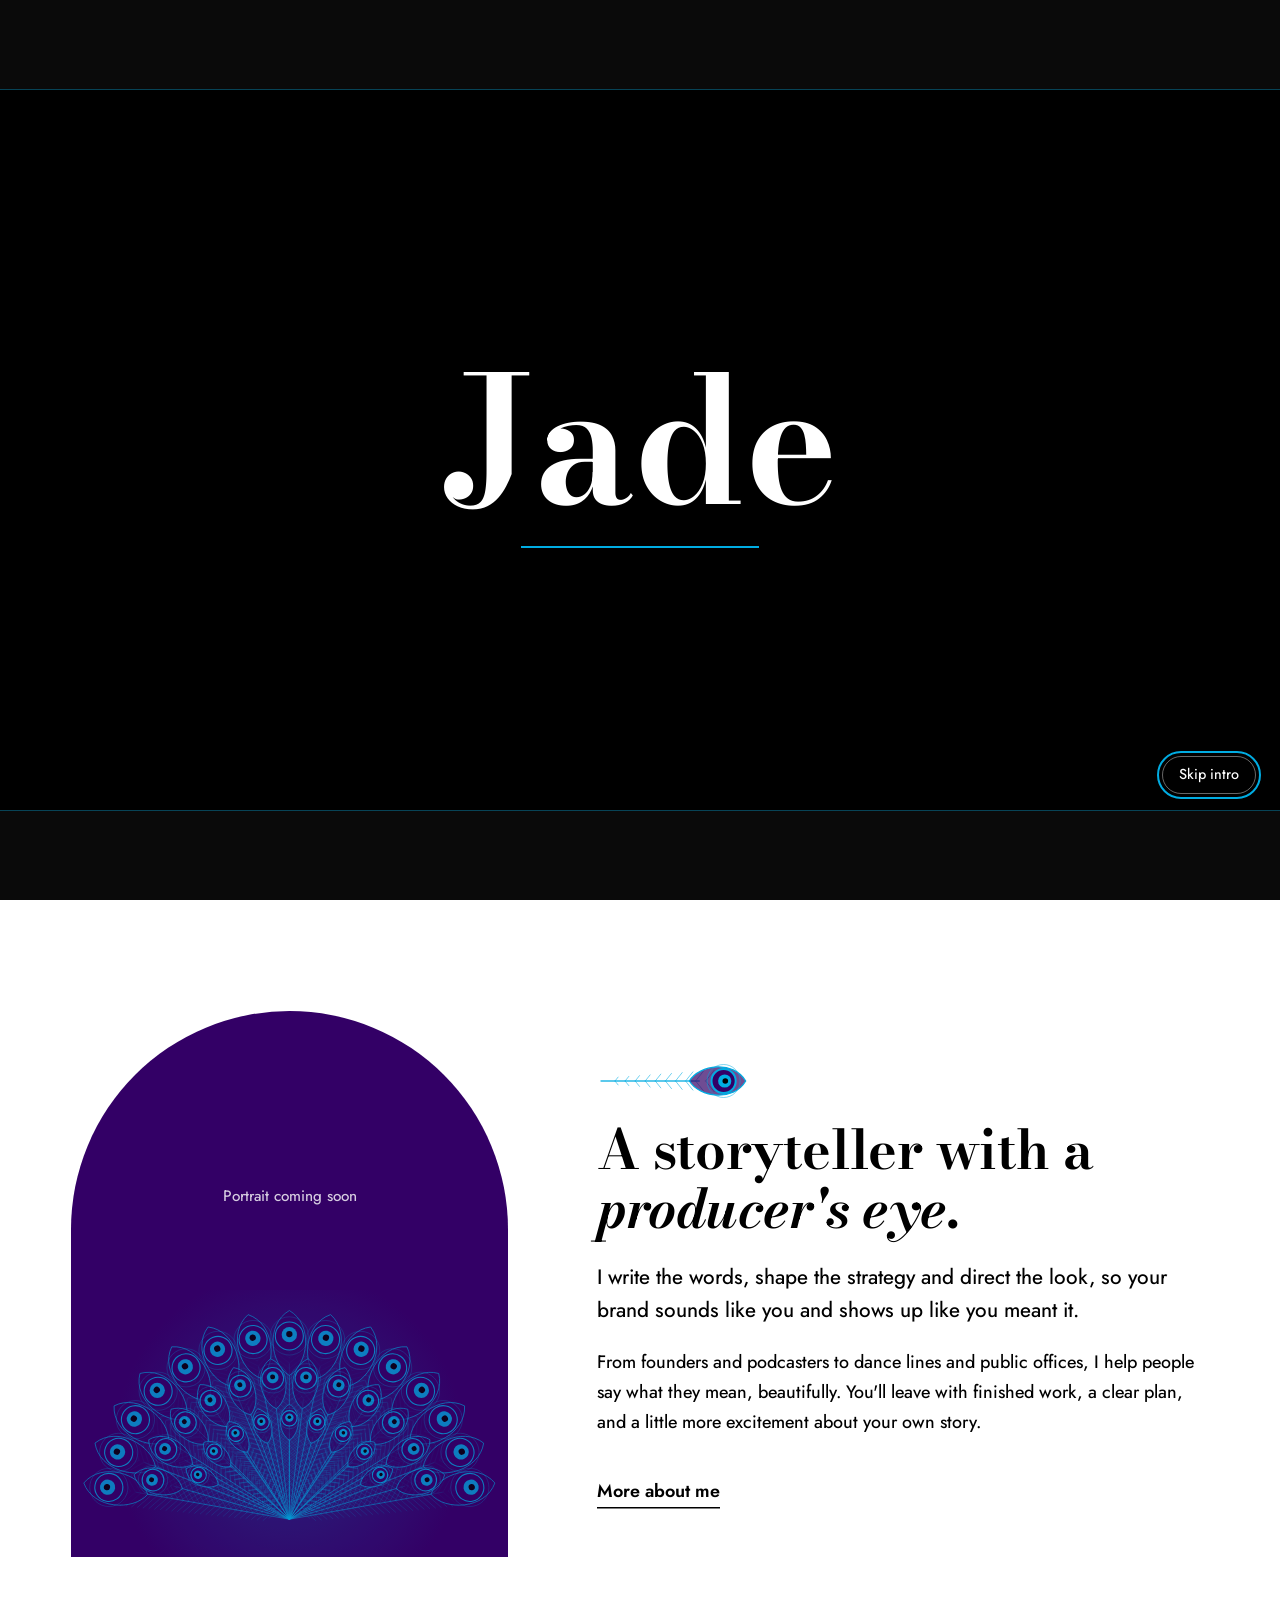
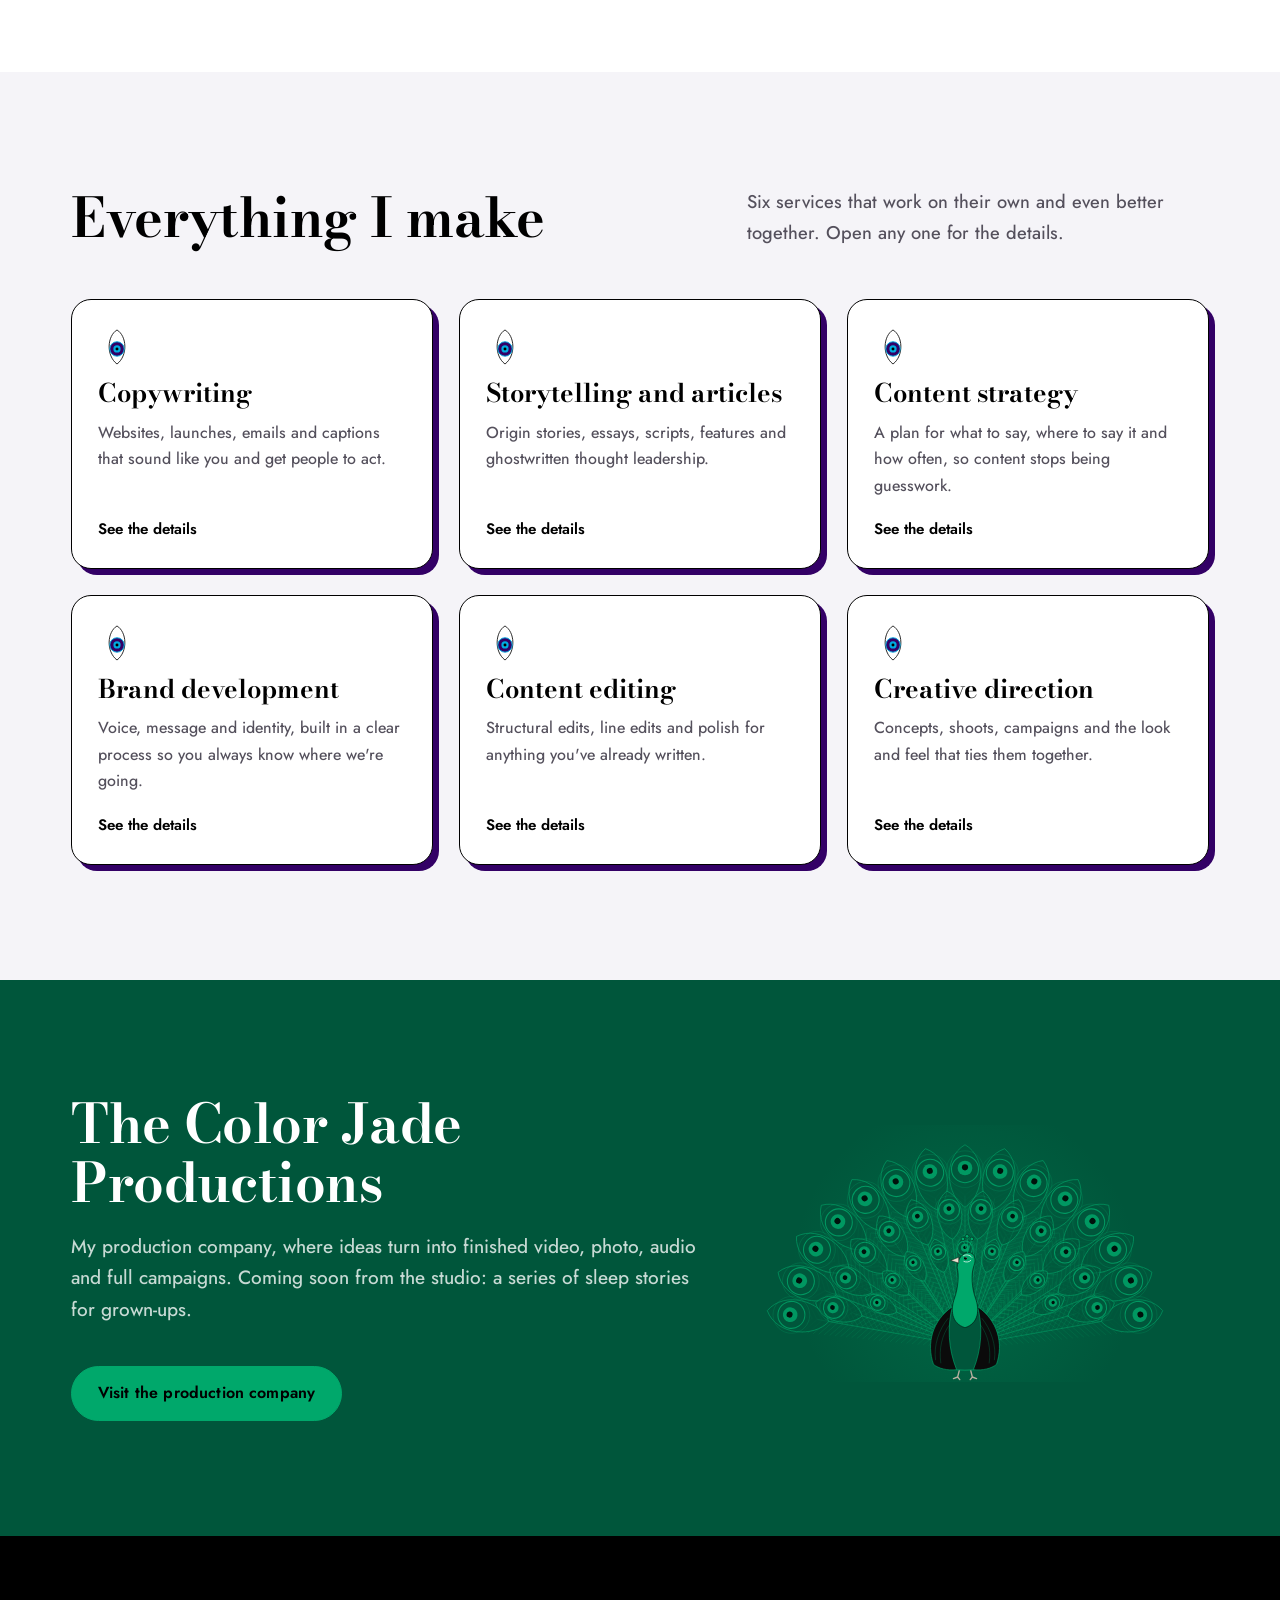
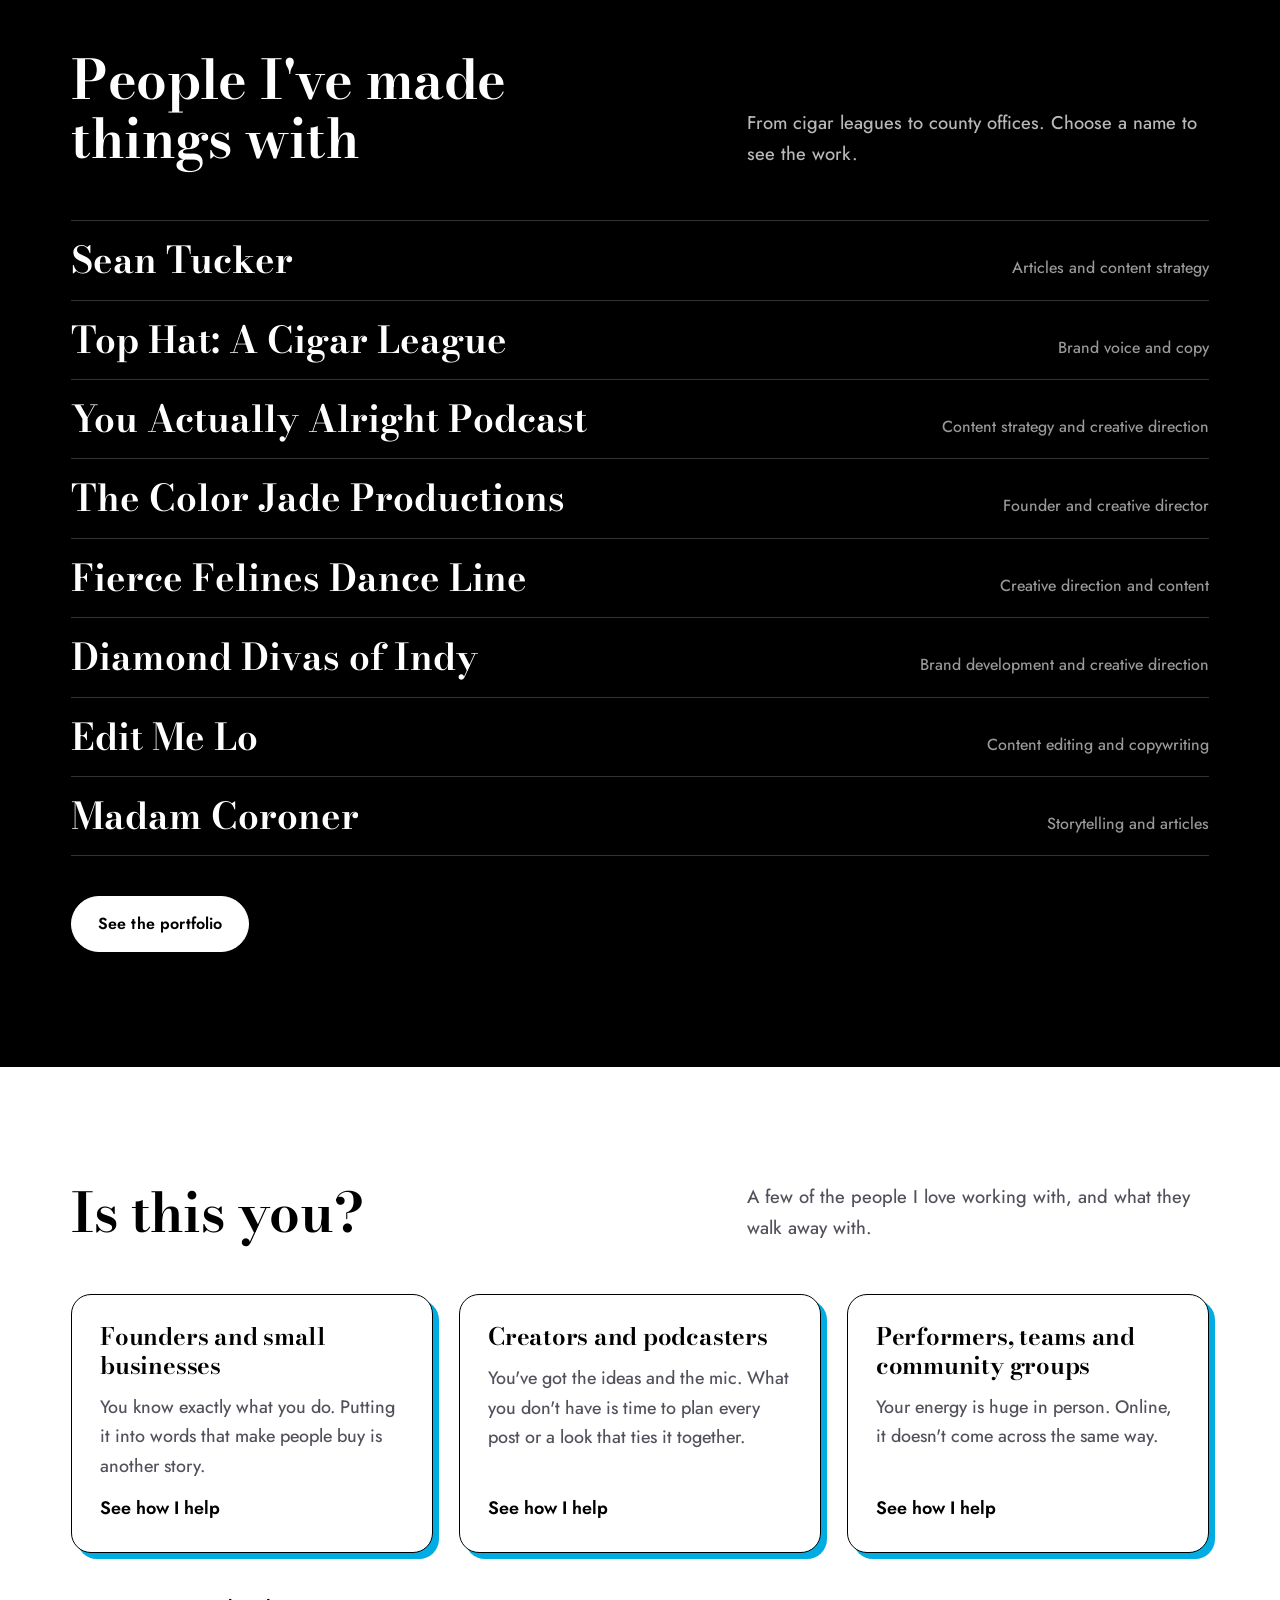
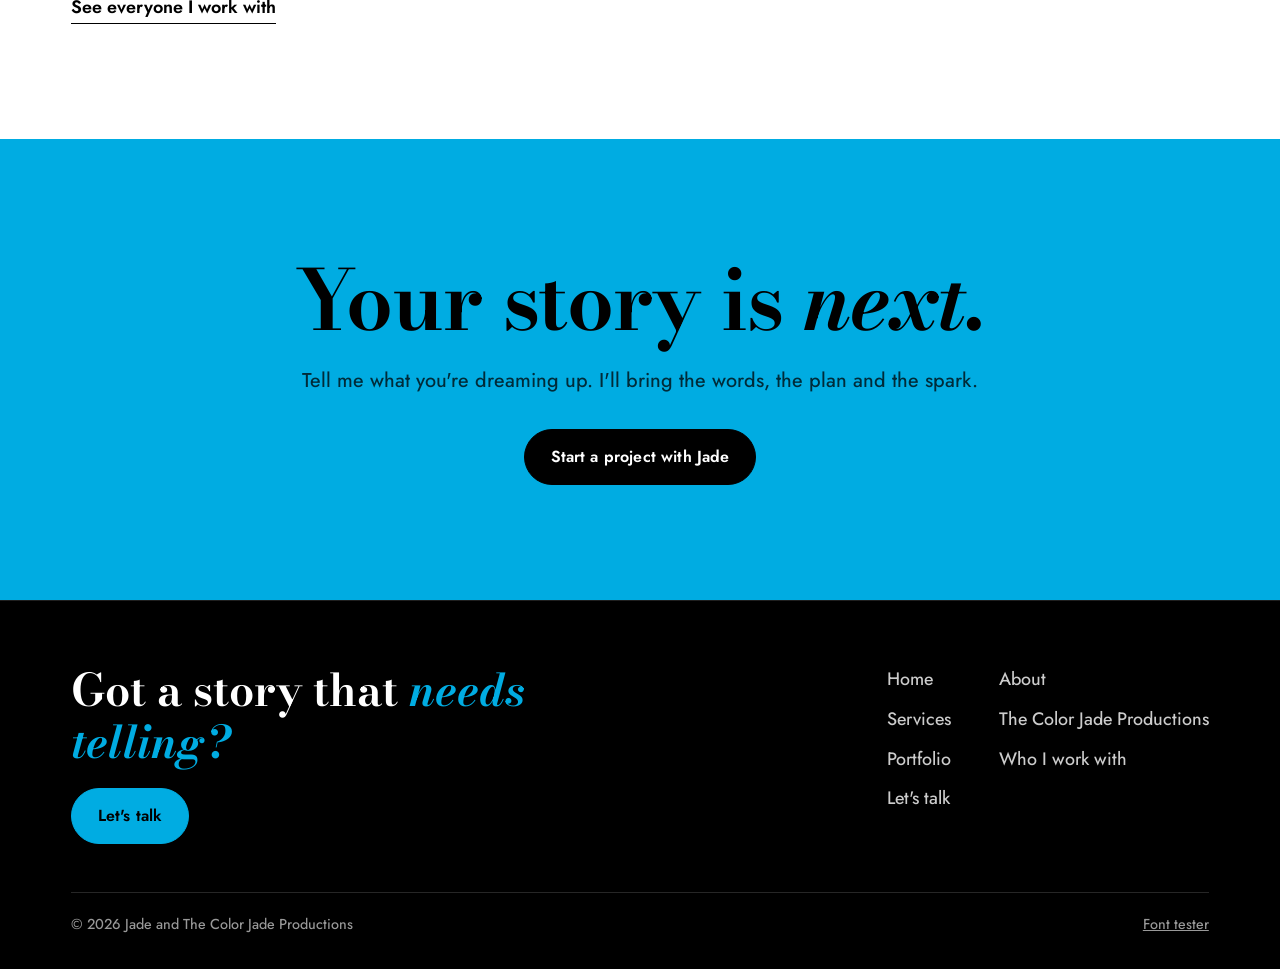
==== index.html @ c2cf0a83 "Build Jade's website: services, portfolio, and productions pages Static multi-page site for Jade and" ====
<!doctype html>
<html lang="en">
<head>
  <meta charset="utf-8">
  <meta name="viewport" content="width=device-width, initial-scale=1">
  <title>Jade | Writer, creative director and producer</title>
  <meta name="description" content="Jade writes, directs and produces: copywriting, storytelling and articles, content strategy, brand development, content editing, creative direction and The Color Jade Productions.">
  <link rel="preconnect" href="https://fonts.googleapis.com">
  <link rel="preconnect" href="https://fonts.gstatic.com" crossorigin>
  <link href="https://fonts.googleapis.com/css2?family=Bodoni+Moda:ital,opsz,wght@0,6..96,400..800;1,6..96,400..800&family=Jost:wght@300..700&display=swap" rel="stylesheet">
  <link rel="stylesheet" href="assets/css/style.css">
</head>
<body>
  <a class="skip" href="#main">Skip to content</a>
  <header id="site-header"></header>

  <main id="main">
    <section class="hero" aria-labelledby="hero-title">
      <div class="wrap hero-grid">
        <div>
          <p class="hero-kicker">Writer, creative director and founder of The Color Jade Productions</p>
          <h1 id="hero-title">Hi, I'm Jade.
            <span class="hero-line" id="hero-line" aria-live="polite">I help your story find its voice.</span></h1>
          <div class="caption" id="caption">
            <h2>Every feather is a service</h2>
            <p>Hover over or tap a feather to see what I do, then open it for the details.</p>
            <div class="caption-actions">
              <a class="btn btn-peacock" href="#services">See all services</a>
              <a class="btn" href="contact.html">Let's talk</a>
            </div>
          </div>
        </div>
        <div class="stage" id="stage"></div>
      </div>
    </section>

    <section class="section" aria-labelledby="meet-title">
      <div class="wrap split">
        <!-- TODO: replace with Jade's portrait: <img src="assets/images/jade.jpg" alt="Jade ..."> -->
        <div class="photo-slot" role="img" aria-label="Portrait of Jade, coming soon" data-fan="plain">
          <span class="ph-note">Portrait coming soon</span>
        </div>
        <div>
          <span class="ornament" aria-hidden="true"></span>
          <h2 id="meet-title">A storyteller with a <span class="ital">producer's eye.</span></h2>
          <p class="lead">I write the words, shape the strategy and direct the look, so your brand sounds like you and shows up like you meant it.</p>
          <p>From founders and podcasters to dance lines and public offices, I help people say what they mean, beautifully. You'll leave with finished work, a clear plan, and a little more excitement about your own story.</p>
          <p class="after"><a class="link" href="about.html">More about me</a></p>
        </div>
      </div>
    </section>

    <section class="section paper" id="services" aria-labelledby="services-title">
      <div class="wrap">
        <div class="section-head">
          <h2 id="services-title">Everything I make</h2>
          <p>Six services that work on their own and even better together. Open any one for the details.</p>
        </div>
        <ul class="service-grid" id="service-grid"></ul>
      </div>
    </section>

    <section class="section purple theme-jade" aria-labelledby="cjp-title">
      <div class="wrap cjp-band">
        <div>
          <h2 id="cjp-title">The Color Jade Productions</h2>
          <p>My production company, where ideas turn into finished video, photo, audio and full campaigns. Coming soon from the studio: a series of sleep stories for grown-ups.</p>
          <p class="after"><a class="btn btn-peacock" href="color-jade.html">Visit the production company</a></p>
        </div>
        <div data-fan></div>
      </div>
    </section>

    <section class="section dark" aria-labelledby="clients-title">
      <div class="wrap">
        <div class="section-head">
          <h2 id="clients-title">People I've made things with</h2>
          <p>From cigar leagues to county offices. Choose a name to see the work.</p>
        </div>
        <ul class="client-list" id="client-list"></ul>
        <p class="after"><a class="btn btn-white" href="portfolio.html">See the portfolio</a></p>
      </div>
    </section>

    <section class="section" aria-labelledby="people-title">
      <div class="wrap">
        <div class="section-head">
          <h2 id="people-title">Is this you?</h2>
          <p>A few of the people I love working with, and what they walk away with.</p>
        </div>
        <div class="people-strip" id="people-strip"></div>
        <p class="after"><a class="link" href="work-with-jade.html">See everyone I work with</a></p>
      </div>
    </section>

    <section class="section peacock-band cta" aria-labelledby="cta-title">
      <div class="wrap">
        <h2 id="cta-title">Your story is <span class="ital">next.</span></h2>
        <p>Tell me what you're dreaming up. I'll bring the words, the plan and the spark.</p>
        <a class="btn btn-black" href="contact.html">Start a project with Jade</a>
      </div>
    </section>
  </main>
  <dialog class="service-dialog" id="service-dialog"></dialog>

  <footer id="site-footer"></footer>
  <script src="assets/js/data.js"></script>
  <script src="assets/js/main.js"></script>
</body>
</html>
---- assets/css/style.css ----
/* ==================================================================
   Jade — site styles
   Palette: peacock blue #00ACE2, deep purple #330066, black, white.
   The Color Jade Productions swaps in its own jade palette (.theme-jade).
   Fonts come from the chosen pairing (see FONT_PAIRS in data.js).
=================================================================== */

@property --r {
  syntax: "<length>";
  inherits: false;
  initial-value: 0px;
}

:root {
  --peacock: #00ace2;
  --peacock-ink: #00739a;   /* peacock for small text on white */
  --purple: #330066;
  --purple-2: #4a1a85;
  --black: #000000;
  --white: #ffffff;
  --paper: #f5f4f8;
  --muted: #54505c;
  --line: rgba(0, 0, 0, 0.14);

  --display: "Bodoni Moda", Didot, "Times New Roman", serif;
  --sans: "Jost", "Avenir Next", "Helvetica Neue", sans-serif;
  --dw: 650;
  --optical: none;   /* keeps Bodoni's thin strokes from getting thinner at large sizes */

  --t-xl: clamp(2.2rem, 4.4vw, 3.4rem);
  --t-2xl: clamp(2.8rem, 6.6vw, 5.4rem);

  --gutter: clamp(16px, 4vw, 56px);
  --max: 1240px;
  --ease: cubic-bezier(0.22, 1, 0.36, 1);
  --header-h: 76px;
}

*,
*::before,
*::after { box-sizing: border-box; }

html { scroll-behavior: smooth; scroll-padding-top: calc(var(--header-h) + 24px); }

body {
  margin: 0;
  background: var(--white);
  color: var(--black);
  font-family: var(--sans);
  font-size: 1.125rem;
  font-weight: 450;
  font-optical-sizing: var(--optical);
  line-height: 1.65;
  -webkit-font-smoothing: antialiased;
  overflow-x: hidden;
}

img { max-width: 100%; display: block; }
a { color: inherit; }
button { font: inherit; color: inherit; }

h1, h2, h3, h4 {
  font-family: var(--display);
  font-weight: var(--dw);
  line-height: 1.08;
  letter-spacing: -0.01em;
  margin: 0;
}
h3, h4 { line-height: 1.2; }
.ital { font-style: italic; }

p { margin: 0 0 1em; max-width: 64ch; }

:focus-visible { outline: 2px solid var(--peacock); outline-offset: 3px; }

.wrap { width: 100%; max-width: var(--max); margin: 0 auto; padding: 0 var(--gutter); }
.visually-hidden {
  position: absolute !important; width: 1px; height: 1px; overflow: hidden;
  clip: rect(0 0 0 0); white-space: nowrap;
}
.skip {
  position: absolute; left: 12px; top: -60px; z-index: 700;
  background: var(--peacock); color: var(--black); padding: 10px 16px; text-decoration: none; font-weight: 600;
}
.skip:focus { top: 12px; }

/* ---------- tones: which color a card or section takes ---------- */
[data-tone="peacock"] { --bg: var(--peacock); --fg: var(--black); --soft: rgba(0,0,0,.72); --accent: var(--black); }
[data-tone="purple"]  { --bg: var(--purple);  --fg: var(--white); --soft: rgba(255,255,255,.78); --accent: var(--peacock); }
[data-tone="jade"]    { --bg: #00a86b;         --fg: var(--black); --soft: rgba(0,0,0,.72); --accent: var(--black); }
[data-tone="black"]   { --bg: var(--black);   --fg: var(--white); --soft: rgba(255,255,255,.74); --accent: var(--peacock); }

/* The Color Jade Productions gets its own jade palette. Every peacock/purple
   use on the page (buttons, fan, logo, bands) follows these tokens. */
.theme-jade {
  --peacock: #00a86b;
  --peacock-ink: #00754a;
  --purple: #00563b;
  --purple-2: #00442e;
}

/* colors for the drawn peacock pieces */
.mark { color: var(--peacock); }
.f-pu { fill: var(--purple); }
.icon-ring { fill: var(--purple); stroke: var(--peacock); }
.icon-iris { fill: var(--peacock); }

/* ---------- buttons ---------- */
.btn {
  display: inline-flex; align-items: center; gap: .6em;
  font-family: var(--sans); font-weight: 600; font-size: 1rem; letter-spacing: .01em;
  padding: .85em 1.6em; border-radius: 999px;
  border: 1.5px solid currentColor; background: transparent; color: inherit;
  text-decoration: none; cursor: pointer;
  transition: transform .3s var(--ease), background-color .25s, color .25s, border-color .25s;
}
.btn:hover { transform: translateY(-2px); }
.btn:active { transform: translateY(0); }
.btn-peacock { background: var(--peacock); border-color: var(--peacock); color: var(--black); }
.btn-peacock:hover { background: var(--white); border-color: var(--white); }
.btn-black { background: var(--black); border-color: var(--black); color: var(--white); }
.btn-black:hover { background: var(--purple); border-color: var(--purple); }
.btn-white { background: var(--white); border-color: var(--white); color: var(--black); }
.btn-white:hover { background: var(--peacock); border-color: var(--peacock); }
.link {
  font-weight: 600; text-decoration: none; background: linear-gradient(currentColor, currentColor) 0 100% / 100% 1.5px no-repeat;
  padding-bottom: 2px; transition: background-size .3s var(--ease);
}
.link:hover { background-size: 0 1.5px; background-position: 100% 100%; }

.dice { width: 1.1em; height: 1.1em; transition: transform .5s var(--ease); }

/* ---------- header ---------- */
.site-header {
  position: sticky; top: 0; z-index: 50; height: var(--header-h);
  background: var(--black); color: var(--white);
  border-bottom: 1px solid rgba(255,255,255,.12);
}
.site-header .wrap { height: 100%; display: flex; align-items: center; gap: 24px; }
.logo { display: flex; align-items: center; gap: 10px; text-decoration: none; }
.logo .mark { width: 50px; height: 34px; overflow: visible; }
.logo .mark .rays line { transition: transform .5s var(--ease); transform-box: view-box; transform-origin: 50px 32px; }
.logo:hover .mark .rays { transform: scale(1.06); }
.logo .mark .rays { transform-box: view-box; transform-origin: 50px 32px; transition: transform .5s var(--ease); }
.logo-word { font-family: var(--display); font-weight: var(--dw); font-size: 1.7rem; line-height: 1; letter-spacing: .01em; }
.nav { display: flex; gap: 4px; margin-left: auto; align-items: center; }
.nav a {
  font-weight: 500; font-size: .98rem; text-decoration: none; padding: 8px 12px; position: relative;
  color: rgba(255,255,255,.82); transition: color .2s;
}
.nav a::after {
  content: ""; position: absolute; left: 12px; right: 12px; bottom: 2px; height: 1.5px; background: var(--peacock);
  transform: scaleX(0); transform-origin: left; transition: transform .35s var(--ease);
}
.nav a:hover { color: var(--white); }
.nav a:hover::after, .nav a[aria-current="page"]::after { transform: scaleX(1); }
.nav a[aria-current="page"] { color: var(--white); }
.nav .nav-cta { background: var(--peacock); color: var(--black); border-radius: 999px; padding: 9px 18px; margin-left: 10px; font-weight: 600; }
.nav .nav-cta::after { display: none; }
.nav .nav-cta:hover { background: var(--white); color: var(--black); }
.menu-toggle { display: none; }

@media (max-width: 980px) {
  .menu-toggle {
    display: inline-flex; margin-left: auto; background: transparent; color: var(--white);
    border: 1.5px solid rgba(255,255,255,.5); border-radius: 999px; padding: 6px 18px; font-weight: 600; cursor: pointer;
  }
  .nav {
    position: fixed; inset: var(--header-h) 0 auto 0; flex-direction: column; align-items: stretch;
    background: var(--black); padding: 12px var(--gutter) 28px; gap: 2px;
    transform: translateY(-130%); transition: transform .45s var(--ease);
    border-bottom: 1px solid rgba(255,255,255,.15);
  }
  .nav.open { transform: none; }
  .nav a { font-family: var(--display); font-size: 1.7rem; padding: 10px 0; }
  .nav a::after { left: 0; right: auto; width: 40px; }
  .nav .nav-cta { font-family: var(--sans); font-size: 1.1rem; margin: 14px 0 0; text-align: center; padding: 12px; }
}

/* ---------- hero (home) ---------- */
.hero { background: var(--black); color: var(--white); position: relative; overflow: hidden; }
.hero-grid {
  display: grid; grid-template-columns: minmax(0, 5fr) minmax(0, 7fr); gap: 32px; align-items: center;
  min-height: min(calc(100svh - var(--header-h)), 820px); padding-top: 40px; padding-bottom: 48px;
}
.hero-kicker { font-size: 1.05rem; color: rgba(255,255,255,.7); margin: 0 0 18px; letter-spacing: .02em; }
.hero h1 { font-size: var(--t-2xl); }
.hero-line {
  display: block; font-style: italic; color: var(--peacock); font-size: clamp(1.7rem, 3.2vw, 2.6rem);
  margin-top: 14px; min-height: 2.4em; line-height: 1.2;
}
.hero-line.in { animation: lineIn .7s var(--ease) both; }
@keyframes lineIn { from { opacity: 0; transform: translateY(10px); filter: blur(4px); } }
.caption { border-top: 1px solid rgba(255,255,255,.2); padding-top: 22px; margin-top: 8px; max-width: 460px; min-height: 150px; }
.caption h2 { font-size: 1.5rem; margin-bottom: 6px; }
.caption p { color: rgba(255,255,255,.72); margin-bottom: 18px; }
.caption-actions { display: flex; flex-wrap: wrap; gap: 12px; }

.stage { position: relative; width: 100%; }
.stage svg { width: 100%; height: auto; display: block; overflow: visible; }

/* the peacock: feathers, eyes and bird */
.train { transform-box: view-box; transform-origin: 400px 440px; transition: transform 1.2s var(--ease); }
.plume {
  transform-box: view-box; transform-origin: 400px 440px;
  transform: rotate(0deg) scale(.35); opacity: 0;
  transition: transform 1.5s var(--ease), opacity .9s ease;
  transition-delay: calc(var(--d) * 45ms);
  outline: none;
}
.stage.open .plume { transform: rotate(var(--a)) scale(1); opacity: var(--o, 1); }
.plume.svc { cursor: pointer; }
.stage.open .plume.lift { transform: rotate(var(--a)) translateY(-12px) scale(1.04); transition-delay: 0s; transition-duration: .5s; }
.barbs { fill: none; stroke: var(--peacock); stroke-width: .8; stroke-linecap: round; opacity: .45; transition: opacity .3s; }
.shaft { stroke: var(--peacock); stroke-width: 1.3; stroke-linecap: round; opacity: .85; }
.vane { fill: color-mix(in srgb, var(--purple) 70%, transparent); stroke: var(--peacock); stroke-width: 1.3; transition: fill .3s; }
.halo { fill: none; stroke: var(--peacock); stroke-width: 1; opacity: .5; }
.ring { fill: var(--purple); stroke: var(--peacock); stroke-width: 2; }
.iris-c { fill: var(--peacock); }
.pupil { fill: var(--black); }
.plume.lift .barbs, .plume:focus-visible .barbs { opacity: .9; }
.plume.lift .vane, .plume:focus-visible .vane { fill: color-mix(in srgb, var(--peacock) 35%, transparent); }
.plume:focus-visible .shaft { stroke-width: 3; }
.feather-label {
  font-family: var(--sans); font-size: 16px; font-weight: 500; fill: rgba(255,255,255,.72); letter-spacing: .02em;
  opacity: 0; transition: opacity .8s ease 1.6s, fill .3s; pointer-events: none;
}
.stage.open .feather-label { opacity: 1; }
.feather-label.on { fill: var(--peacock); }
.glow { opacity: 0; transition: opacity 1.4s ease .8s; }
.stage.open .glow { opacity: 1; }
.g1 { stop-color: var(--peacock); stop-opacity: .22; }
.g2 { stop-color: var(--peacock); stop-opacity: 0; }

.bird { opacity: 0; transform: translateY(14px); transition: opacity 1s ease .3s, transform 1.2s var(--ease) .3s; }
.stage.open .bird { opacity: 1; transform: none; }
.b-body { fill: var(--purple); stroke: var(--peacock); stroke-width: 1.4; }
.b-wing { fill: #0b0b0b; stroke: var(--peacock); stroke-width: 1.2; }
.b-bar { fill: none; stroke: var(--peacock); stroke-width: .8; opacity: .6; }
.b-neck { fill: var(--peacock); stroke: #000; stroke-width: 1; }
.b-crest { fill: none; stroke: var(--peacock); stroke-width: 1.4; }
.b-dot { fill: var(--peacock); stroke: #000; stroke-width: .8; }
.b-face { fill: none; stroke: #fff; stroke-width: 1.5; stroke-linecap: round; opacity: .9; }
.b-beak { fill: #e9e1cf; stroke: #000; stroke-width: .8; }
.b-leg { fill: none; stroke: #b9b0a0; stroke-width: 2.6; stroke-linecap: round; }

@media (max-width: 900px) {
  .hero-grid { grid-template-columns: 1fr; min-height: 0; padding-top: 24px; gap: 8px; }
  .stage { order: -1; margin: 0 -8px; }
  .hero-line { min-height: 0; }
  .feather-label { font-size: 22px; }
}

/* ---------- cinematic intro (home, once per visit) ---------- */
.intro {
  position: fixed; inset: 0; z-index: 500; background: var(--black); color: var(--white);
  display: grid; place-items: center; text-align: center;
  --x: 50%; --y: 50%;
  -webkit-mask: radial-gradient(circle at var(--x) var(--y), transparent var(--r), #000 calc(var(--r) + 1px));
  mask: radial-gradient(circle at var(--x) var(--y), transparent var(--r), #000 calc(var(--r) + 1px));
  transition: --r 1.3s cubic-bezier(.7, 0, .3, 1);
}
.intro.open { --r: 150vmax; }
.intro .bar { position: absolute; left: 0; right: 0; height: 10vh; background: #0a0a0a; border-color: color-mix(in srgb, var(--peacock) 35%, transparent); border-style: solid; border-width: 0; animation: barIn 1s var(--ease) both; }
.intro .bar.top { top: 0; border-bottom-width: 1px; transform-origin: top; }
.intro .bar.bottom { bottom: 0; border-top-width: 1px; transform-origin: bottom; }
@keyframes barIn { from { transform: scaleY(0); } }
.credits-stack { display: grid; padding: 0 16px; }
.credits-stack > * { grid-area: 1 / 1; align-self: center; }
.credits-stack p { margin: 0 auto; max-width: none; opacity: 0; }
.credit-1 { font-size: clamp(1rem, 2vw, 1.3rem); font-weight: 400; letter-spacing: .18em; animation: credit 1.8s ease .5s both; }
.credit-1 small { display: block; font-family: var(--display); font-style: italic; letter-spacing: .02em; font-size: 1.3em; color: var(--peacock); margin-top: 10px; }
.credit-3 { font-family: var(--display); font-weight: var(--dw); font-size: clamp(5rem, 16vw, 11rem); line-height: 1; animation: jadeIn 1.4s var(--ease) 2.3s both; }
.credit-3::after { content: ""; display: block; height: 1.5px; background: var(--peacock); margin: 18px auto 0; width: 0; animation: rule 1s var(--ease) 2.9s forwards; }
@keyframes rule { to { width: 60%; } }
@keyframes credit { 0% { opacity: 0; filter: blur(6px); } 30%, 72% { opacity: 1; filter: none; } 100% { opacity: 0; } }
@keyframes jadeIn { from { opacity: 0; letter-spacing: .25em; filter: blur(8px); } to { opacity: 1; letter-spacing: 0; filter: none; } }
.intro .skip-intro {
  position: absolute; right: 24px; bottom: calc(10vh + 16px); z-index: 2;
  background: transparent; border: 1px solid rgba(255,255,255,.4); color: var(--white);
  border-radius: 999px; padding: 6px 16px; cursor: pointer; font-size: .9rem;
}
.intro .skip-intro:hover { border-color: var(--peacock); }

/* ---------- iris page transitions ---------- */
.iris {
  position: fixed; inset: 0; z-index: 450; background: var(--black);
  --x: 50%; --y: 50%;
  -webkit-mask: radial-gradient(circle at var(--x) var(--y), transparent var(--r), #000 calc(var(--r) + 1px));
  mask: radial-gradient(circle at var(--x) var(--y), transparent var(--r), #000 calc(var(--r) + 1px));
  transition: --r .7s cubic-bezier(.7, 0, .3, 1);
}
.iris.wide { --r: 150vmax; }

/* ---------- sections ---------- */
.section { padding: clamp(64px, 9vw, 128px) 0; }
.section-tight { padding: clamp(44px, 6vw, 80px) 0; }
.dark { background: var(--black); color: var(--white); }
.purple { background: var(--purple); color: var(--white); }
.paper { background: var(--paper); }
.peacock-band { background: var(--peacock); color: var(--black); }
.section-head { display: flex; flex-wrap: wrap; align-items: end; justify-content: space-between; gap: 16px 48px; margin-bottom: clamp(32px, 4vw, 56px); }
.section-head h2 { font-size: var(--t-xl); max-width: 16ch; }
.section-head p { font-size: 1.15rem; color: var(--muted); max-width: 42ch; margin: 0; }
.dark .section-head p, .purple .section-head p { color: rgba(255,255,255,.72); }
.after { margin: 40px 0 0; display: flex; flex-wrap: wrap; gap: 14px; align-items: center; }

/* a single feather laid on its side, used as an ornament */
.ornament { display: block; width: 150px; height: 44px; margin-bottom: 18px; }
.ornament .barbs { opacity: .7; }

/* ---------- meet Jade (home) + about ---------- */
.split { display: grid; grid-template-columns: minmax(0, 5fr) minmax(0, 7fr); gap: clamp(32px, 7vw, 104px); align-items: center; }
.split h2 { font-size: var(--t-xl); margin-bottom: 22px; }
.lead { font-size: 1.3rem; line-height: 1.6; }
.photo-slot {
  position: relative; aspect-ratio: 4 / 5; border-radius: 999px 999px 0 0;
  background: var(--purple); color: var(--white); overflow: hidden;
  display: grid; place-items: center; text-align: center;
}
.photo-slot svg { position: absolute; inset: auto 0 0 0; width: 100%; height: auto; opacity: .9; }
.photo-slot .ph-note { position: relative; font-size: .95rem; color: rgba(255,255,255,.8); margin-bottom: 40%; }
.photo-slot.sm { aspect-ratio: 3 / 4; border-radius: 24px; }
.photo-slot.sm.alt { background: var(--black); }
.photo-slot.sm.blue { background: var(--peacock); color: var(--black); }
.photo-slot.sm.blue .ph-note { color: rgba(0,0,0,.7); }
.facts { list-style: none; margin: 28px 0 0; padding: 0; display: grid; gap: 0; border-top: 1px solid var(--line); }
.facts li { padding: 12px 0; border-bottom: 1px solid var(--line); display: flex; gap: 14px; align-items: baseline; }
.facts li::before { content: ""; width: 9px; height: 9px; border-radius: 50%; background: var(--peacock); box-shadow: 0 0 0 3px var(--purple); flex: none; translate: 0 -1px; }
@media (max-width: 820px) {
  .split { grid-template-columns: 1fr; }
  .split .photo-slot { max-width: 340px; }
}

/* ---------- services grid ("Everything I make") ---------- */
.service-grid { list-style: none; margin: 0; padding: 0; display: grid; grid-template-columns: repeat(3, minmax(0, 1fr)); gap: 26px; }
.service-card {
  width: 100%; height: 100%; text-align: left; cursor: pointer;
  display: flex; flex-direction: column; gap: 12px;
  padding: 28px 26px 26px; background: var(--white); color: var(--black);
  border: 1.5px solid var(--black); border-radius: 20px; box-shadow: 6px 6px 0 var(--purple);
  transition: transform .35s var(--ease), box-shadow .35s var(--ease), background-color .3s, color .3s;
}
.service-card .s-icon { width: 38px; height: 38px; }
.service-card .s-name { font-family: var(--display); font-weight: var(--dw); font-size: 1.6rem; line-height: 1.15; }
.service-card .s-line { color: var(--muted); font-size: 1rem; margin: 0; transition: color .3s; }
.service-card .s-more { margin-top: auto; padding-top: 6px; font-weight: 600; font-size: .95rem; }
.service-card:hover, .service-card:focus-visible {
  background: var(--bg); color: var(--fg); transform: translate(-4px, -4px); box-shadow: 10px 10px 0 var(--peacock);
}
.service-card[data-tone="peacock"]:hover, .service-card[data-tone="peacock"]:focus-visible { box-shadow: 10px 10px 0 var(--purple); }
.service-card:hover .s-line, .service-card:focus-visible .s-line { color: var(--soft); }
.dark .service-card { border-color: var(--white); }
@media (max-width: 960px) { .service-grid { grid-template-columns: 1fr 1fr; } }
@media (max-width: 600px) { .service-grid { grid-template-columns: 1fr; } }

/* service detail dialog */
.service-dialog, .work-dialog {
  border: 0; padding: 0; border-radius: 24px; width: min(820px, calc(100vw - 32px)); max-height: calc(100vh - 40px);
  background: var(--white); color: var(--black); overflow: auto;
}
.service-dialog::backdrop, .work-dialog::backdrop { background: rgba(0, 0, 0, .72); }
.service-dialog[open], .work-dialog[open] {
  --x: 50%; --y: 50%;
  animation: reveal .8s var(--ease);
}
@keyframes reveal { from { clip-path: circle(0% at var(--x) var(--y)); } to { clip-path: circle(150% at var(--x) var(--y)); } }
.dialog-top { background: var(--bg, var(--black)); color: var(--fg, var(--white)); padding: 36px 36px 30px; position: relative; }
.dialog-top h2 { font-size: var(--t-xl); padding-right: 52px; }
.dialog-top .verb { font-family: var(--display); font-style: italic; font-size: 1.35rem; color: var(--soft); margin: 10px 0 0; }
.dialog-body { padding: 28px 36px 36px; }
.dialog-cols { display: grid; grid-template-columns: 1.2fr 1fr; gap: 32px; }
.dialog-body h3 { font-family: var(--sans); font-weight: 600; font-size: 1rem; letter-spacing: .02em; margin: 0 0 10px; }
.dialog-body ul { list-style: none; margin: 0; padding: 0; border-top: 1px solid var(--line); }
.dialog-body li { padding: 9px 0; border-bottom: 1px solid var(--line); }
.dialog-body .good-for { color: var(--muted); margin-top: 16px; }
.dialog-steps { list-style: none; padding: 0 !important; counter-reset: st; display: grid; grid-template-columns: repeat(5, minmax(0, 1fr)); gap: 12px; margin: 26px 0 0 !important; border: 0 !important; }
.dialog-steps li { counter-increment: st; border: 0 !important; border-top: 2px solid var(--peacock) !important; padding-top: 10px !important; font-size: .92rem; color: var(--muted); }
.dialog-steps li::before { content: counter(st); display: block; font-family: var(--display); font-size: 1.6rem; color: var(--black); line-height: 1; }
.dialog-steps strong { display: block; color: var(--black); margin: 4px 0 2px; }
.dialog-actions { display: flex; flex-wrap: wrap; gap: 12px; margin-top: 28px; }
.dialog-close {
  position: absolute; top: 18px; right: 18px; width: 44px; height: 44px; border-radius: 50%;
  border: 1.5px solid currentColor; background: transparent; cursor: pointer; font-size: 1.4rem; line-height: 1; color: inherit;
}
.dialog-close:hover { background: var(--fg, var(--white)); color: var(--bg, var(--black)); }
@media (max-width: 700px) {
  .dialog-cols { grid-template-columns: 1fr; }
  .dialog-steps { grid-template-columns: 1fr 1fr; }
  .dialog-top, .dialog-body { padding-left: 22px; padding-right: 22px; }
}

/* ---------- productions band (home) ---------- */
.cjp-band { display: grid; grid-template-columns: minmax(0, 7fr) minmax(0, 5fr); gap: 48px; align-items: center; }
.cjp-band h2 { font-size: var(--t-xl); margin-bottom: 18px; }
.cjp-band p { color: rgba(255,255,255,.78); font-size: 1.2rem; }
.cjp-band svg { width: 100%; max-width: 420px; justify-self: end; }
@media (max-width: 820px) { .cjp-band { grid-template-columns: 1fr; } .cjp-band svg { justify-self: start; max-width: 300px; } }

/* ---------- clients ---------- */
.client-list { list-style: none; margin: 0; padding: 0; border-top: 1px solid rgba(255,255,255,.2); }
.client-list li { border-bottom: 1px solid rgba(255,255,255,.2); }
.client-list a {
  display: flex; align-items: baseline; justify-content: space-between; gap: 20px; padding: 18px 0; text-decoration: none;
  transition: padding .4s var(--ease), color .3s;
}
.client-list .c-name { font-family: var(--display); font-weight: var(--dw); font-size: clamp(1.5rem, 3vw, 2.3rem); line-height: 1.15; }
.client-list .c-role { color: rgba(255,255,255,.6); font-size: 1rem; text-align: right; transition: color .3s; }
.client-list a:hover, .client-list a:focus-visible { color: var(--peacock); padding-left: 14px; }
.client-list a:hover .c-role { color: var(--white); }
@media (max-width: 640px) { .client-list a { flex-direction: column; gap: 2px; } .client-list .c-role { text-align: left; } }

/* ---------- people teaser + CTA ---------- */
.people-strip { display: grid; grid-template-columns: repeat(3, minmax(0, 1fr)); gap: 26px; }
.people-strip a {
  display: flex; flex-direction: column; gap: 12px; padding: 28px; text-decoration: none;
  border: 1.5px solid var(--black); border-radius: 20px; background: var(--white);
  box-shadow: 6px 6px 0 var(--peacock);
  transition: transform .35s var(--ease), box-shadow .35s var(--ease), background-color .3s, color .3s;
}
.people-strip h3 { font-size: 1.5rem; }
.people-strip p { margin: 0; color: var(--muted); transition: color .3s; }
.people-strip .more { margin-top: auto; font-weight: 600; }
.people-strip a:hover { background: var(--bg); color: var(--fg); transform: translate(-4px, -4px); box-shadow: 10px 10px 0 var(--purple); }
.people-strip a[data-tone="purple"]:hover, .people-strip a[data-tone="black"]:hover { box-shadow: 10px 10px 0 var(--peacock); }
.people-strip a:hover p { color: var(--soft); }
@media (max-width: 860px) { .people-strip { grid-template-columns: 1fr; } }

.cta { text-align: center; }
.cta h2 { font-size: clamp(2.6rem, 7vw, 5.2rem); max-width: 14ch; margin: 0 auto; }
.cta p { font-size: 1.25rem; margin: 20px auto 32px; }
.peacock-band.cta p { color: rgba(0,0,0,.75); }
.purple.cta p, .dark.cta p { color: rgba(255,255,255,.78); }

/* ---------- footer ---------- */
.site-footer { background: var(--black); color: var(--white); padding: 64px 0 32px; border-top: 1px solid rgba(255,255,255,.12); }
.footer-top { display: flex; flex-wrap: wrap; gap: 32px 64px; justify-content: space-between; align-items: flex-start; }
.footer-big { font-family: var(--display); font-weight: var(--dw); font-size: clamp(1.8rem, 3.6vw, 2.8rem); line-height: 1.15; max-width: 16ch; margin: 0 0 20px; }
.footer-big em { color: var(--peacock); }
.footer-links { display: grid; grid-template-columns: repeat(2, auto); gap: 10px 48px; list-style: none; margin: 0; padding: 0; }
.footer-links a { text-decoration: none; color: rgba(255,255,255,.8); }
.footer-links a:hover { color: var(--peacock); }
.footer-bottom { margin-top: 48px; padding-top: 20px; border-top: 1px solid rgba(255,255,255,.15); display: flex; flex-wrap: wrap; justify-content: space-between; gap: 12px; font-size: .9rem; color: rgba(255,255,255,.6); }
.footer-bottom a { color: inherit; }

/* ---------- page heads ---------- */
.page-head { background: var(--black); color: var(--white); padding: clamp(56px, 8vw, 112px) 0 clamp(48px, 6vw, 84px); position: relative; overflow: hidden; }
.page-head.purple { background: var(--purple); }
.page-head h1 { font-size: var(--t-2xl); max-width: 14ch; position: relative; }
.page-head .lead { color: rgba(255,255,255,.78); margin-top: 22px; max-width: 48ch; position: relative; }
.head-fan { position: absolute; right: -60px; bottom: -40px; width: min(520px, 46vw); pointer-events: none; opacity: .85; }
@media (max-width: 760px) { .head-fan { opacity: .25; width: 80vw; } }

/* ---------- about page ---------- */
.values { display: grid; grid-template-columns: repeat(3, minmax(0, 1fr)); gap: 0; border-top: 1px solid rgba(255,255,255,.25); }
.values > div { padding: 30px 28px 10px 0; }
.values > div + div { padding-left: 28px; border-left: 1px solid rgba(255,255,255,.25); }
.values h3 { font-size: 1.7rem; margin-bottom: 10px; }
.values h3 em { color: var(--peacock); }
.values p { color: rgba(255,255,255,.75); }
@media (max-width: 820px) {
  .values { grid-template-columns: 1fr; }
  .values > div + div { padding-left: 0; border-left: 0; border-top: 1px solid rgba(255,255,255,.25); }
}
.gallery { display: grid; grid-template-columns: repeat(3, minmax(0, 1fr)); gap: 20px; }
@media (max-width: 700px) { .gallery { grid-template-columns: 1fr 1fr; } .gallery > :last-child { display: none; } }

/* ---------- portfolio ---------- */
.filters { display: flex; flex-wrap: wrap; gap: 8px; margin-bottom: 30px; }
.filters button {
  border: 1.5px solid var(--black); background: var(--white); border-radius: 999px; padding: 7px 16px;
  font-weight: 500; cursor: pointer; transition: background-color .2s, color .2s;
}
.filters button:hover { background: var(--paper); }
.filters button[aria-pressed="true"] { background: var(--black); color: var(--white); }
.filter-count { color: var(--muted); margin: -12px 0 28px; font-size: 1rem; }

.work-grid { display: grid; grid-template-columns: repeat(12, minmax(0, 1fr)); gap: 40px 28px; }
.work-card { grid-column: span 4; }
.work-card:nth-child(5n+1) { grid-column: span 7; }
.work-card:nth-child(5n+2) { grid-column: span 5; }
.work-card.hide { display: none; }
.work-card button { width: 100%; text-align: left; border: 0; padding: 0; background: none; cursor: pointer; display: block; }
.work-art {
  background: var(--bg); color: var(--fg); aspect-ratio: 16 / 11; border-radius: 20px;
  position: relative; overflow: hidden; display: flex; align-items: flex-end; padding: 20px;
  border: 1.5px solid var(--black); box-shadow: 6px 6px 0 var(--purple);
  transition: transform .4s var(--ease), box-shadow .4s var(--ease);
}
.work-art[data-tone="purple"], .work-art[data-tone="black"] { box-shadow: 6px 6px 0 var(--peacock); }
.work-card button:hover .work-art { transform: translate(-4px, -4px); box-shadow: 10px 10px 0 var(--purple); }
.work-card button:hover .work-art[data-tone="purple"], .work-card button:hover .work-art[data-tone="black"] { box-shadow: 10px 10px 0 var(--peacock); }
.work-art svg { position: absolute; right: -8%; bottom: -30%; width: 70%; opacity: .5; transition: transform .8s var(--ease), opacity .4s; }
.work-art[data-tone="peacock"] svg { opacity: .35; }
.work-card button:hover .work-art svg { transform: rotate(-6deg) scale(1.05); opacity: .8; }
.work-art .soon { font-size: .85rem; border: 1px solid currentColor; border-radius: 999px; padding: 3px 12px; position: relative; }
.work-meta { padding: 18px 2px 0; }
.work-meta h3 { font-size: 1.55rem; margin-bottom: 4px; }
.work-meta .role { color: var(--peacock-ink); font-weight: 600; font-size: .98rem; margin: 0 0 6px; }
.work-meta p { margin: 0; color: var(--muted); }
@media (max-width: 860px) { .work-card, .work-card:nth-child(5n+1), .work-card:nth-child(5n+2) { grid-column: span 12; } }
.tags { display: flex; flex-wrap: wrap; gap: 8px; }
.tags a { border: 1.5px solid var(--black); border-radius: 999px; padding: 4px 14px; font-size: .92rem; text-decoration: none; }
.tags a:hover { background: var(--black); color: var(--white); }
.note { background: var(--paper); border-left: 3px solid var(--peacock); padding: 14px 18px; margin: 24px 0 0; }

/* ---------- who I work with ---------- */
.people-tabs { display: grid; grid-template-columns: minmax(0, 4fr) minmax(0, 8fr); gap: clamp(24px, 5vw, 64px); align-items: start; }
.people-list { display: flex; flex-direction: column; position: sticky; top: calc(var(--header-h) + 24px); border-top: 1px solid var(--line); }
.people-list button {
  text-align: left; border: 0; border-bottom: 1px solid var(--line); background: transparent;
  padding: 16px 4px; font-size: 1.08rem; line-height: 1.3; cursor: pointer;
  display: flex; gap: 14px; align-items: center; transition: color .2s, padding .35s var(--ease);
}
.people-list button .d { width: 10px; height: 10px; border-radius: 50%; border: 1.5px solid var(--black); flex: none; transition: background-color .2s; }
.people-list button:hover { padding-left: 10px; }
.people-list button[aria-selected="true"] { font-weight: 600; padding-left: 10px; }
.people-list button[aria-selected="true"] .d { background: var(--peacock); border-color: var(--peacock); box-shadow: 0 0 0 3px var(--purple); }
.people-panel {
  background: var(--bg); color: var(--fg); border: 1.5px solid var(--black); border-radius: 24px;
  box-shadow: 8px 8px 0 var(--purple); padding: clamp(28px, 4vw, 52px); min-height: 480px;
}
.people-panel[data-tone="purple"], .people-panel[data-tone="black"] { box-shadow: 8px 8px 0 var(--peacock); }
.people-panel.in { animation: panelIn .6s var(--ease); }
@keyframes panelIn { from { opacity: 0; transform: translateY(12px); } }
.people-panel h2 { font-size: var(--t-xl); margin-bottom: 18px; }
.people-panel .feel { font-family: var(--display); font-style: italic; font-size: clamp(1.25rem, 2vw, 1.55rem); line-height: 1.5; margin-bottom: 30px; color: var(--soft); }
.panel-cols { display: grid; grid-template-columns: 1fr 1fr; gap: 32px; border-top: 1px solid currentColor; padding-top: 22px; }
.panel-cols h3 { font-family: var(--sans); font-weight: 600; font-size: 1rem; margin-bottom: 10px; }
.panel-cols ul { margin: 0; padding: 0; list-style: none; }
.panel-cols li { padding: 3px 0; }
.panel-cols li a { font-weight: 500; font-size: 1.1rem; text-underline-offset: 4px; }
.panel-cols .leave { margin: 0; }
.people-panel .example { margin: 26px 0 22px; color: var(--soft); }
@media (max-width: 860px) {
  .people-tabs { grid-template-columns: 1fr; }
  .people-list { position: static; flex-direction: row; overflow-x: auto; border: 0; gap: 8px; padding-bottom: 8px; }
  .people-list button { flex: none; border: 1.5px solid var(--black); border-radius: 999px; padding: 8px 14px; font-size: .95rem; max-width: 260px; }
  .people-list button:hover, .people-list button[aria-selected="true"] { padding-left: 14px; }
  .panel-cols { grid-template-columns: 1fr; }
}

.benefits { display: grid; grid-template-columns: repeat(3, minmax(0, 1fr)); gap: 0 40px; }
.benefits > div { padding: 26px 0; border-top: 1px solid rgba(255,255,255,.22); }
.benefits h3 { font-size: 1.55rem; margin-bottom: 8px; }
.benefits p { color: rgba(255,255,255,.72); margin: 0; }
@media (max-width: 900px) { .benefits { grid-template-columns: 1fr 1fr; } }
@media (max-width: 600px) { .benefits { grid-template-columns: 1fr; } }

.steps { list-style: none; margin: 0; padding: 0; counter-reset: s; display: grid; grid-template-columns: repeat(4, minmax(0, 1fr)); gap: 28px; }
.steps li { counter-increment: s; border-top: 2px solid var(--black); padding-top: 18px; }
.steps li::before { content: counter(s); font-family: var(--display); font-size: 3rem; line-height: 1; display: block; margin-bottom: 12px; color: var(--purple); }
.steps h3 { font-size: 1.5rem; margin-bottom: 6px; }
.steps p { color: var(--muted); font-size: 1rem; margin: 0; }
@media (max-width: 860px) { .steps { grid-template-columns: 1fr 1fr; } }
@media (max-width: 520px) { .steps { grid-template-columns: 1fr; } }

/* ---------- Color Jade Productions ---------- */
.offer-grid { display: grid; grid-template-columns: repeat(2, minmax(0, 1fr)); gap: 26px; }
.offer {
  border: 1.5px solid var(--black); border-radius: 20px; padding: 30px; background: var(--white);
  box-shadow: 6px 6px 0 var(--purple);
}
.offer:nth-child(even) { box-shadow: 6px 6px 0 var(--peacock); }
.offer h3 { font-size: 1.8rem; margin-bottom: 10px; }
.offer p { color: var(--muted); margin: 0; }
@media (max-width: 760px) { .offer-grid { grid-template-columns: 1fr; } }

.timeline { list-style: none; margin: 0; padding: 0; display: grid; grid-template-columns: repeat(5, minmax(0, 1fr)); position: relative; }
.timeline::before { content: ""; position: absolute; left: 0; right: 0; top: 23px; height: 1.5px; background: rgba(255,255,255,.25); }
.timeline button {
  width: 100%; background: none; border: 0; color: inherit; cursor: pointer; text-align: left; padding: 0 16px 0 0;
  display: flex; flex-direction: column; gap: 14px; position: relative;
}
.timeline .knot {
  width: 48px; height: 48px; border-radius: 50%; border: 1.5px solid var(--peacock); background: var(--purple);
  display: grid; place-items: center; font-family: var(--display); font-size: 1.3rem;
  transition: background-color .3s, color .3s, transform .4s var(--ease);
}
.timeline .t-name { font-family: var(--display); font-size: 1.5rem; }
.timeline button[aria-pressed="true"] .knot, .timeline button:hover .knot { background: var(--peacock); color: var(--black); transform: scale(1.1); }
.timeline-copy { margin-top: 32px; min-height: 3.4em; font-size: 1.3rem; color: rgba(255,255,255,.85); max-width: 52ch; }
.timeline-copy.in { animation: lineIn .6s var(--ease); }
@media (max-width: 760px) {
  .timeline { grid-template-columns: repeat(5, 1fr); }
  .timeline .t-name { font-size: 1rem; }
  .timeline .knot { width: 40px; height: 40px; }
  .timeline::before { top: 19px; }
}

.sleep {
  background: var(--black); color: var(--white); border-radius: 28px; padding: clamp(32px, 5vw, 64px);
  display: grid; grid-template-columns: minmax(0, 6fr) minmax(0, 5fr); gap: 40px; align-items: center; position: relative; overflow: hidden;
}
.sleep h2 { font-size: var(--t-xl); margin-bottom: 16px; }
.sleep .tag { display: inline-block; border: 1px solid var(--peacock); color: var(--peacock); border-radius: 999px; padding: 3px 14px; font-size: .9rem; margin-bottom: 18px; }
.sleep p { color: rgba(255,255,255,.76); }
.sleep-player { text-align: center; }
.breath {
  width: 190px; height: 190px; border-radius: 50%; margin: 0 auto 22px; position: relative;
  border: 1px solid color-mix(in srgb, var(--peacock) 60%, transparent); cursor: pointer;
  background: radial-gradient(circle, color-mix(in srgb, var(--peacock) 35%, transparent), color-mix(in srgb, var(--purple) 60%, transparent) 62%, transparent 72%);
  display: grid; place-items: center; color: var(--white); font-size: 1rem; font-weight: 500;
}
.breath.playing { animation: breathe 10s ease-in-out infinite; }
@keyframes breathe { 0%, 100% { transform: scale(.85); } 50% { transform: scale(1.1); } }
.story-lines { min-height: 7em; font-family: var(--display); font-style: italic; font-size: 1.2rem; line-height: 1.6; color: rgba(255,255,255,.9); }
.story-lines span { display: block; animation: storyIn 2.4s ease both; }
@keyframes storyIn { from { opacity: 0; filter: blur(6px); } }
.notify { display: flex; flex-wrap: wrap; gap: 10px; margin-top: 20px; }
.notify input { flex: 1 1 220px; background: transparent !important; color: var(--white) !important; border-color: rgba(255,255,255,.5) !important; border-radius: 999px !important; }
.notify-msg { color: var(--peacock); margin-top: 12px; }
@media (max-width: 820px) { .sleep { grid-template-columns: 1fr; } }

/* ---------- contact ---------- */
.contact-grid { display: grid; grid-template-columns: minmax(0, 5fr) minmax(0, 7fr); gap: clamp(32px, 6vw, 96px); }
.contact-aside h2 { font-size: var(--t-xl); margin-bottom: 18px; }
.contact-aside p { font-size: 1.15rem; color: var(--muted); }
form.starter { display: grid; gap: 26px; border: 1.5px solid var(--black); border-radius: 24px; padding: clamp(22px, 4vw, 40px); box-shadow: 8px 8px 0 var(--purple); }
fieldset { border: 0; margin: 0; padding: 0; }
legend, label.lbl { font-weight: 600; font-size: 1.05rem; margin-bottom: 10px; display: block; padding: 0; }
.chip-set { display: flex; flex-wrap: wrap; gap: 8px; }
.chip-set label { position: relative; }
.chip-set input { position: absolute; opacity: 0; inset: 0; cursor: pointer; margin: 0; }
.chip-set label > span {
  display: inline-block; border: 1.5px solid var(--black); border-radius: 999px; padding: 7px 16px; font-size: .95rem;
  transition: background-color .2s, color .2s;
}
.chip-set input:checked + span { background: var(--purple); border-color: var(--purple); color: var(--white); }
.chip-set input:focus-visible + span { outline: 2px solid var(--peacock); outline-offset: 3px; }
input[type="text"], input[type="email"], textarea, select {
  width: 100%; font: inherit; font-size: 1.05rem; padding: 13px 16px;
  border: 1.5px solid var(--black); border-radius: 12px; background: var(--white); color: var(--black);
}
textarea { min-height: 150px; resize: vertical; }
input:focus, textarea:focus, select:focus { outline: 2px solid var(--peacock); outline-offset: 1px; }
.two-up { display: grid; grid-template-columns: 1fr 1fr; gap: 16px; }
@media (max-width: 860px) { .contact-grid, .two-up { grid-template-columns: 1fr; } }
.form-msg { padding: 14px 18px; border-radius: 12px; background: var(--peacock); margin: 0; font-weight: 500; }
.form-msg[hidden], .form-error[hidden] { display: none; }
.form-error { color: #b0003a; font-weight: 600; margin: 0; }

/* ---------- font tester ---------- */
.font-grid { display: grid; gap: 28px; }
.font-card {
  display: grid; grid-template-columns: minmax(0, 7fr) minmax(0, 4fr); gap: 32px; align-items: center;
  border: 1.5px solid var(--black); border-radius: 24px; padding: clamp(24px, 4vw, 44px); box-shadow: 6px 6px 0 var(--purple);
}
.font-card.current { box-shadow: 6px 6px 0 var(--peacock); border-width: 2.5px; }
.font-card .sample-h { font-size: clamp(2.2rem, 4.6vw, 3.6rem); line-height: 1.05; margin: 0 0 12px; }
.font-card .sample-h em { color: var(--purple); }
.font-card .sample-p { margin: 0; color: var(--muted); }
.font-card .meta h2 { font-family: var(--sans); font-size: 1.2rem; font-weight: 600; margin-bottom: 4px; }
.font-card .meta p { font-size: 1rem; color: var(--muted); }
.font-card .meta .names { font-size: .92rem; color: var(--peacock-ink); font-weight: 600; }
@media (max-width: 760px) { .font-card { grid-template-columns: 1fr; } }

/* ---------- reduced motion ---------- */
@media (prefers-reduced-motion: reduce) {
  *, *::before, *::after { animation-duration: .001ms !important; animation-iteration-count: 1 !important; transition-duration: .001ms !important; transition-delay: 0s !important; }
  html { scroll-behavior: auto; }
}
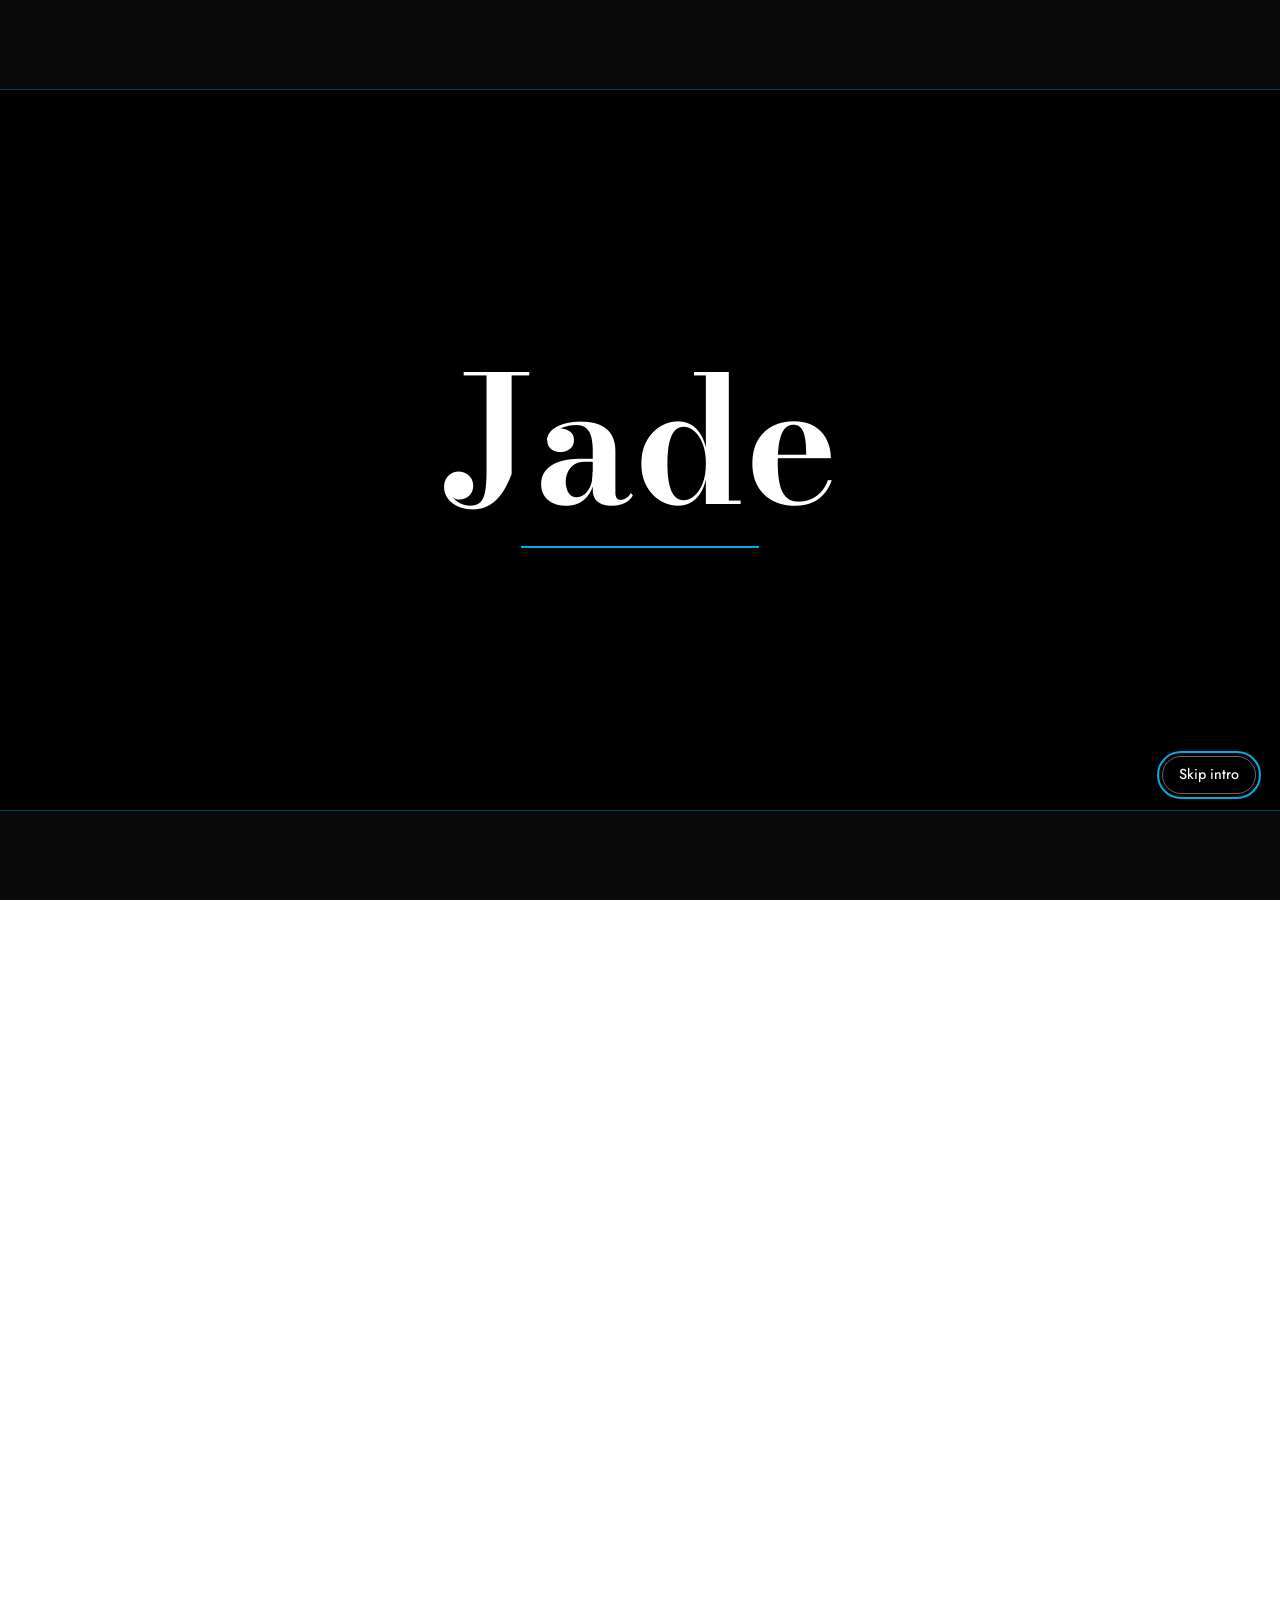
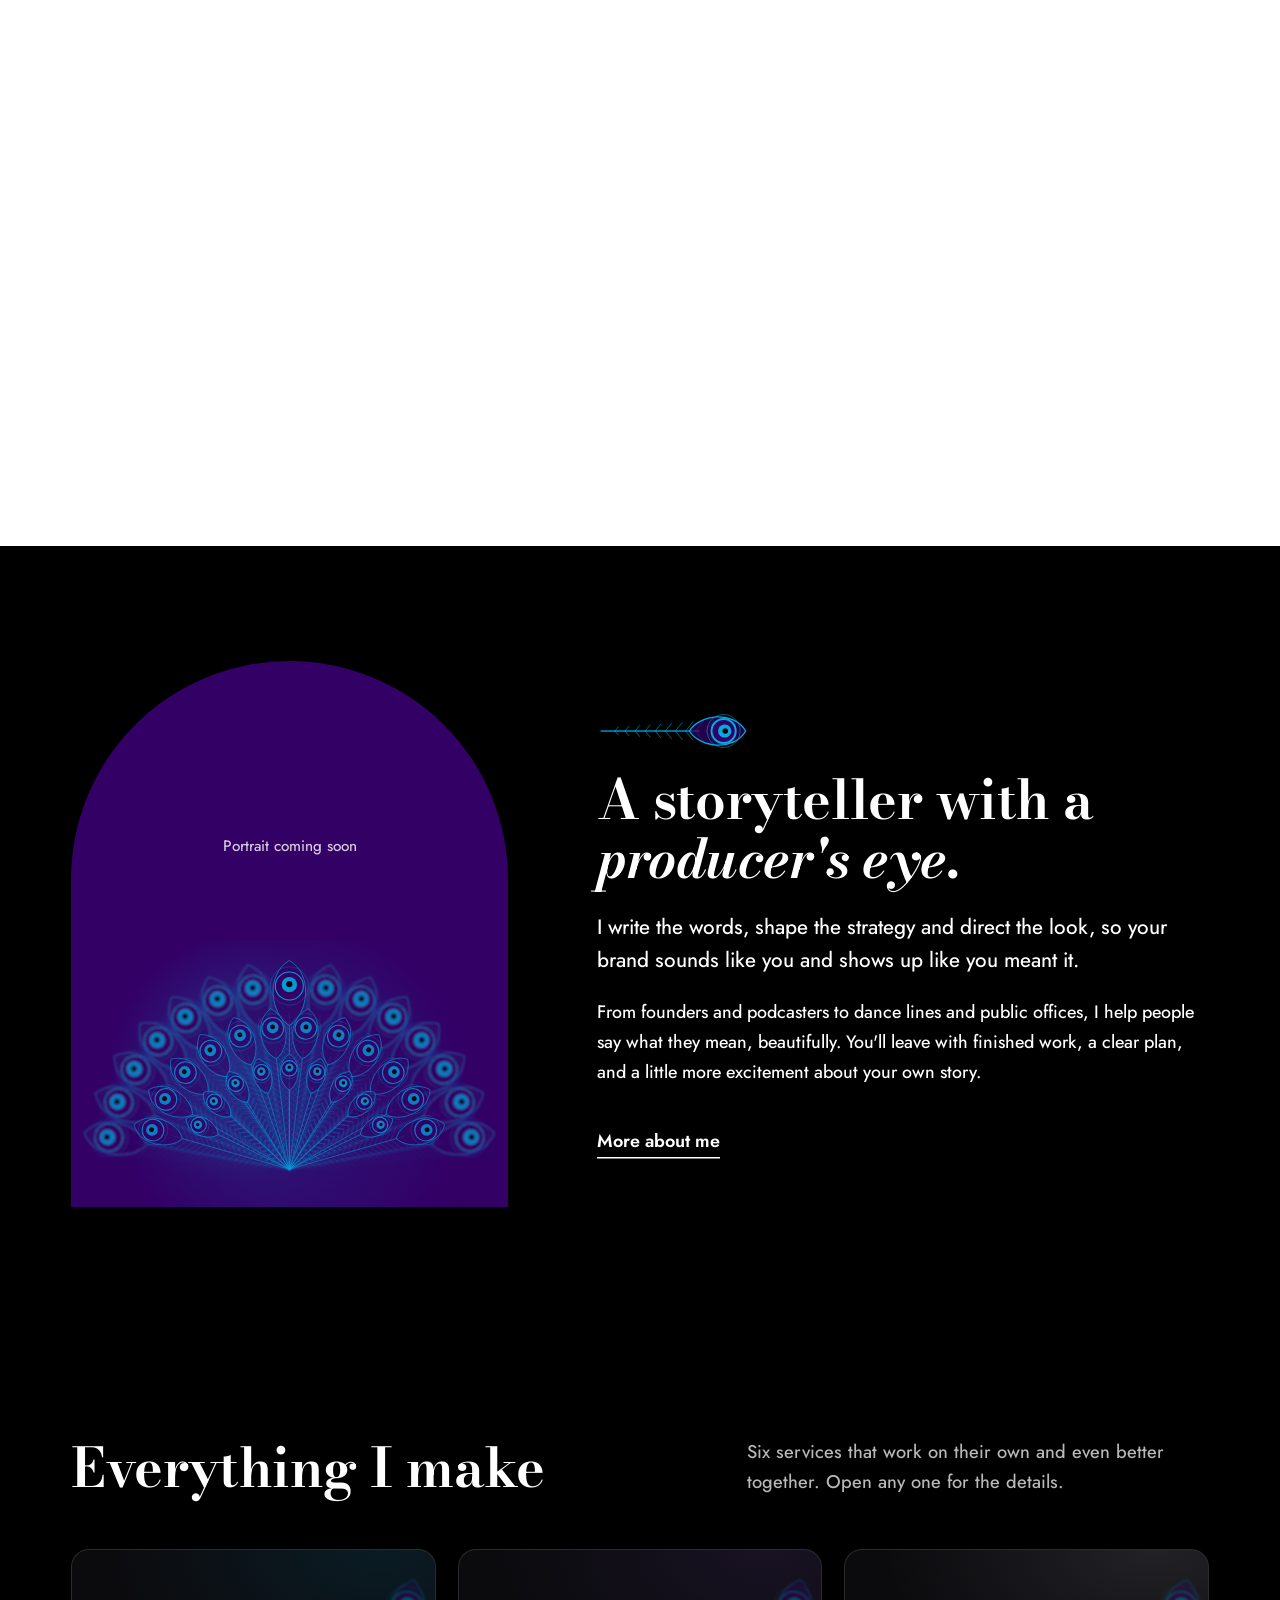
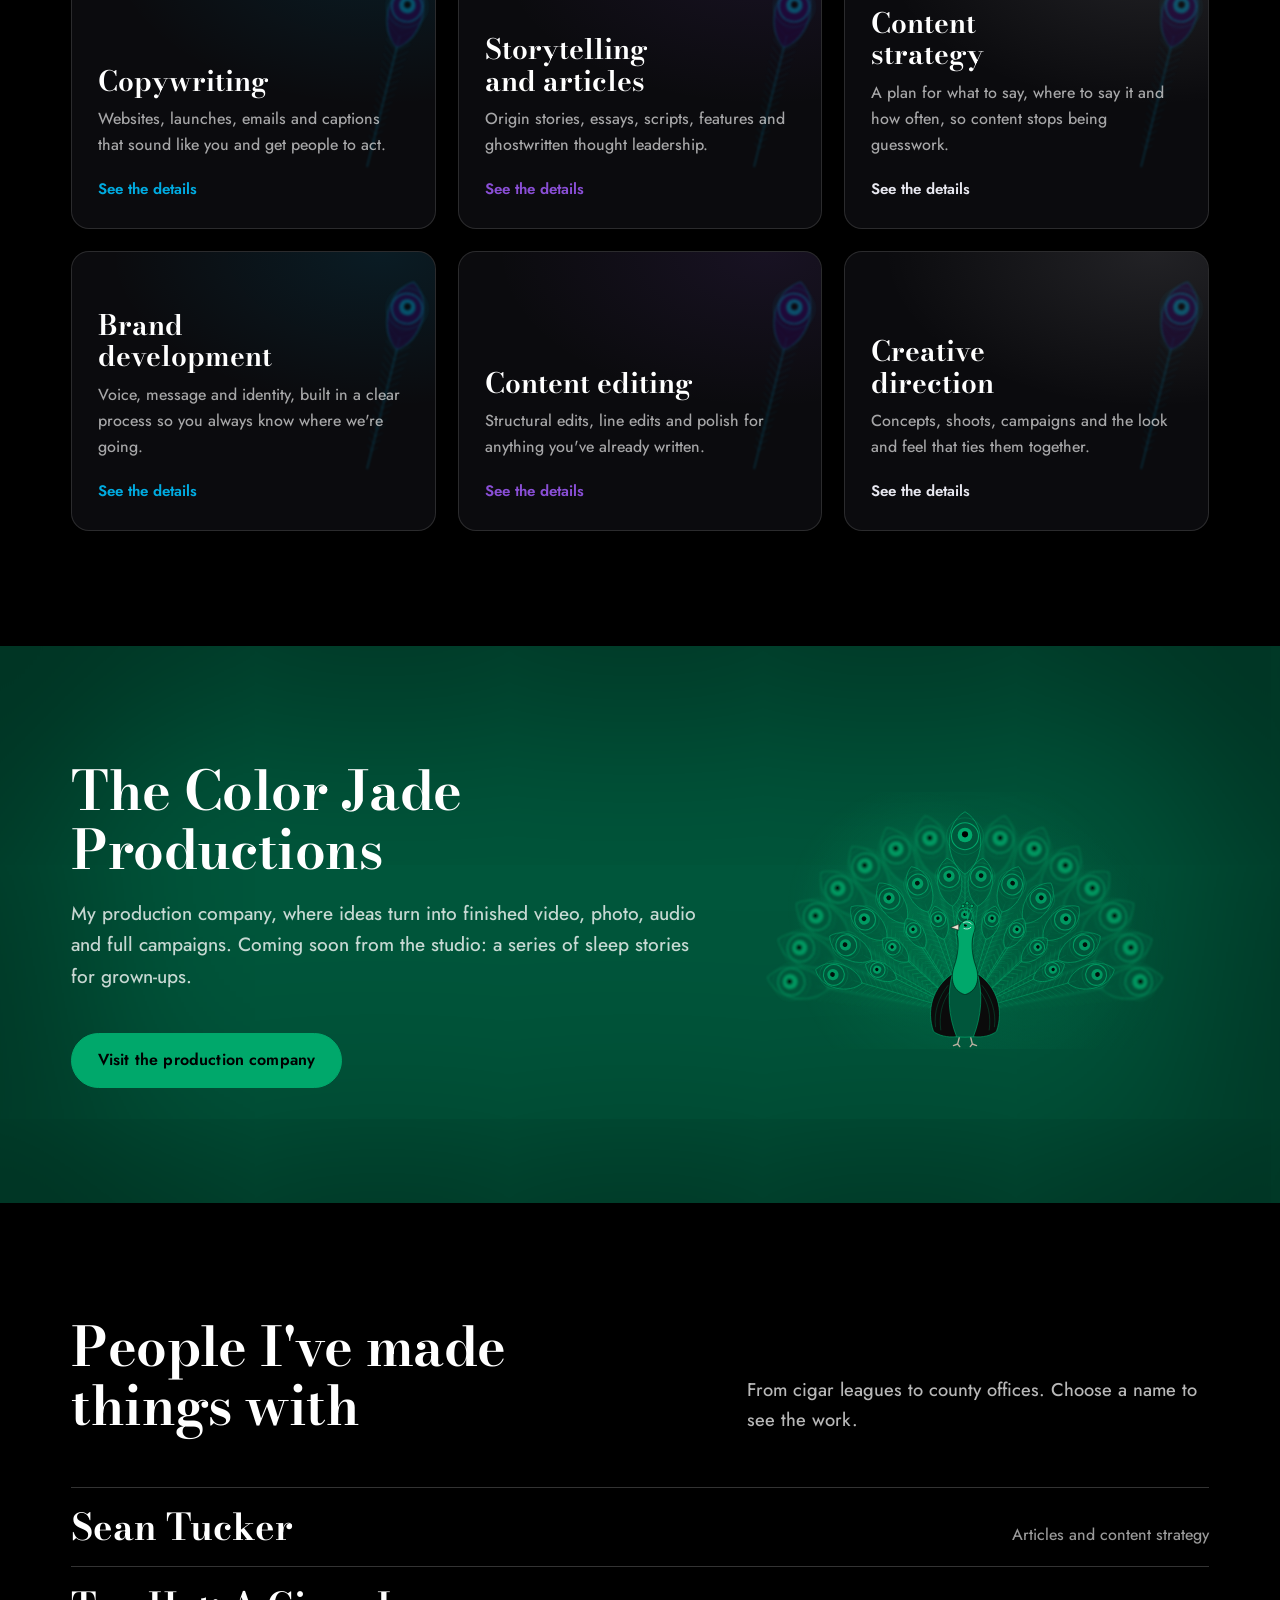
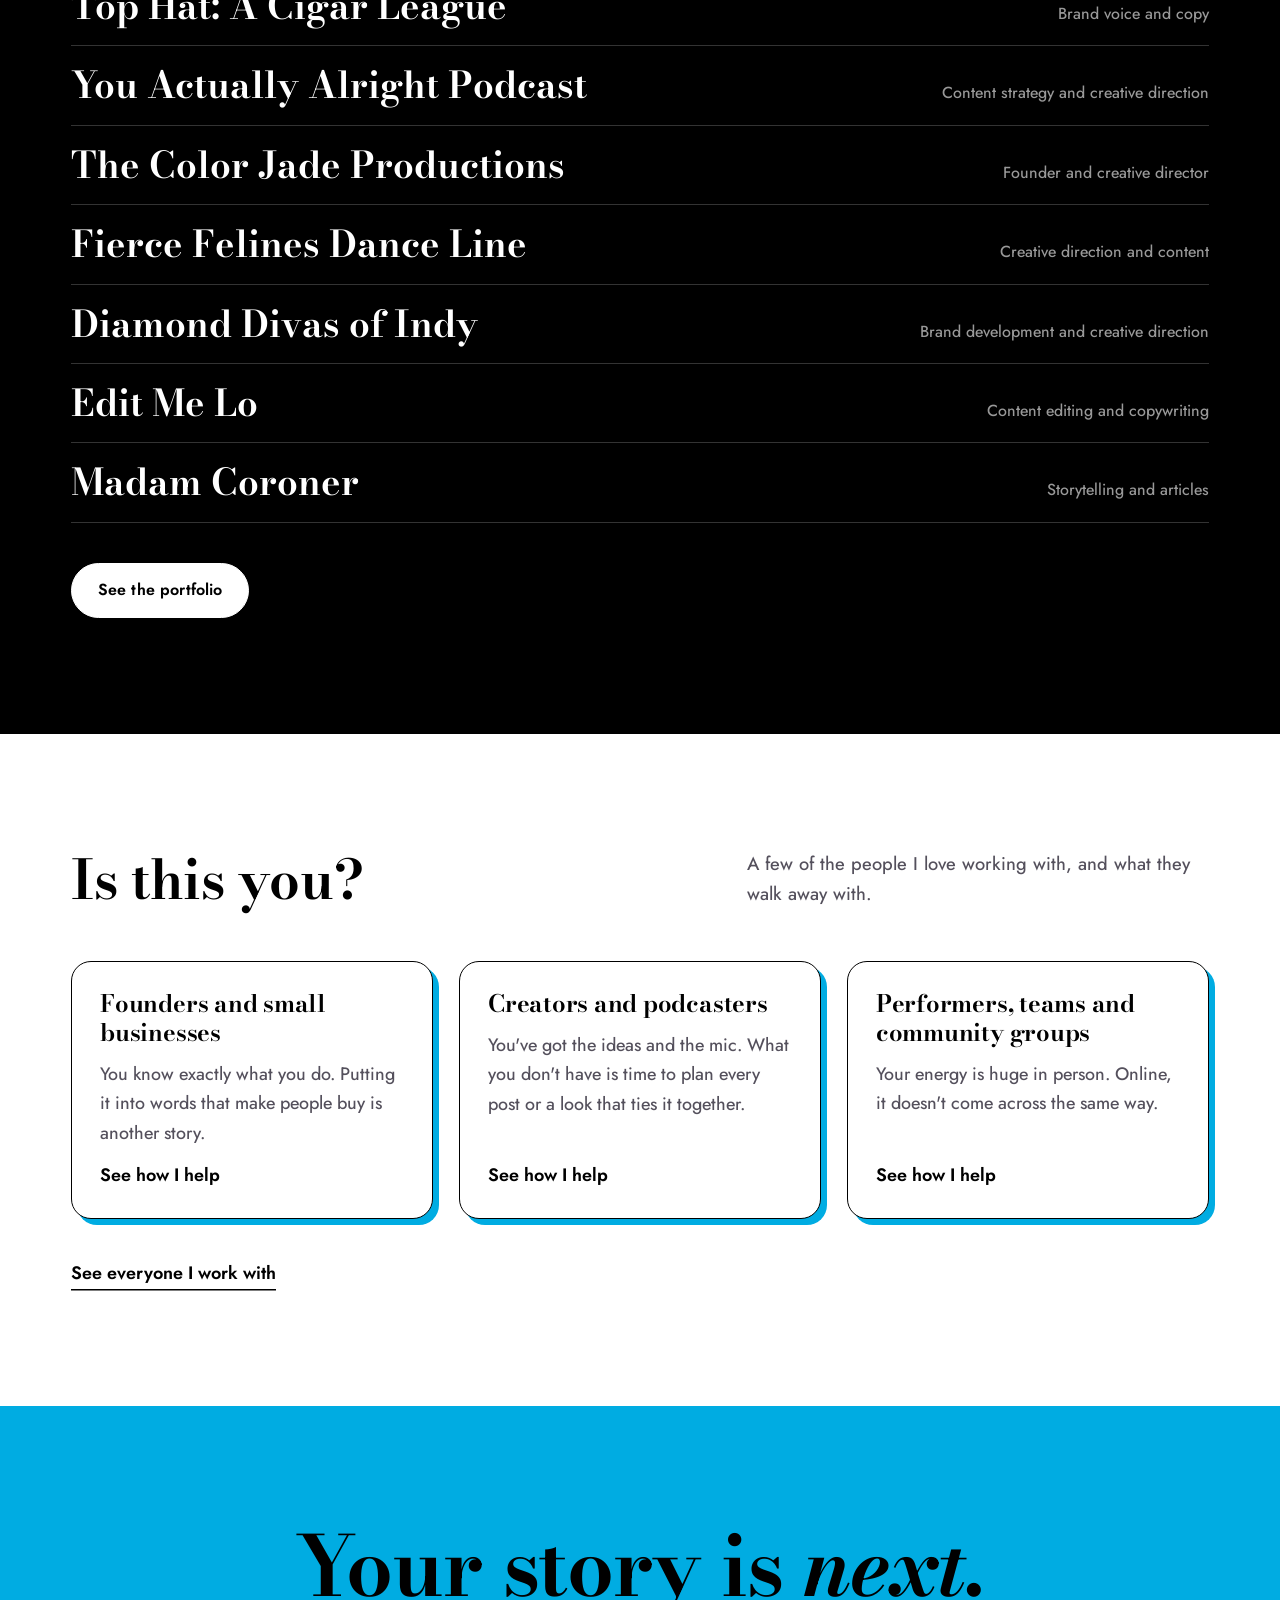
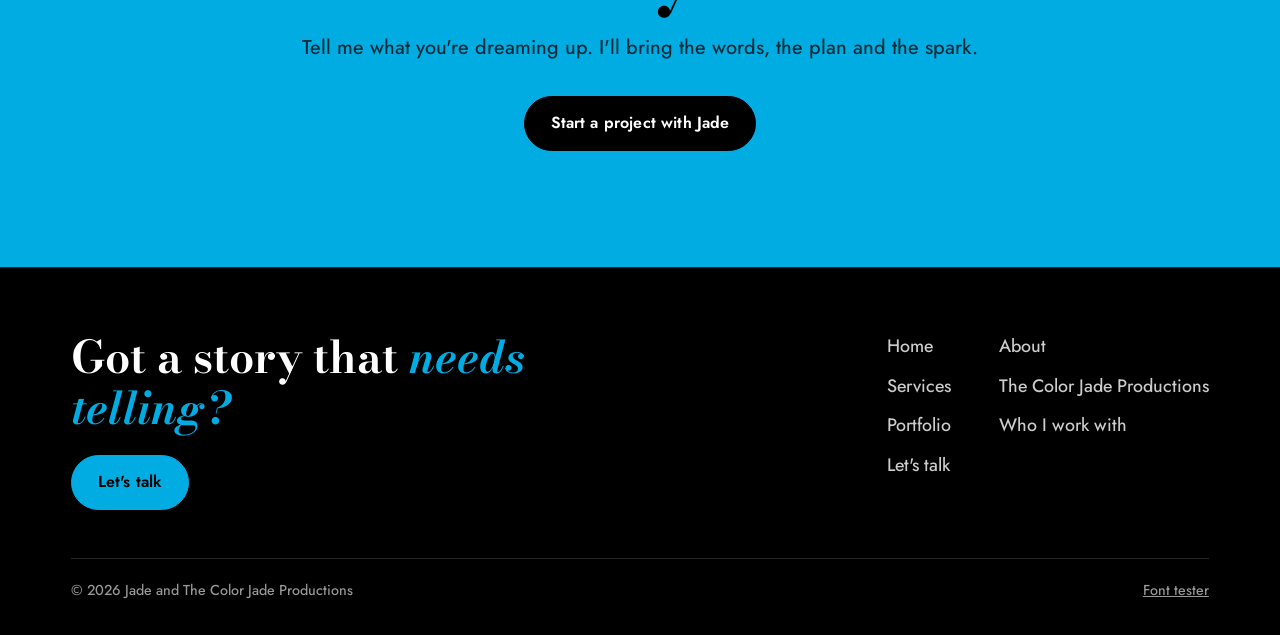
==== commit aff9edc0: "Add cinematic film look, scroll push-in, and dark service cards - Film grain, lens vignettes, drifti" ====
--- a/index.html
+++ b/index.html
@@ -15,9 +15,12 @@
   <header id="site-header"></header>
 
   <main id="main">
+    <!-- The hero holds in place while scrolling pushes the camera into a feather's eye. -->
+    <div class="hero-scroll" id="hero-scroll">
     <section class="hero" aria-labelledby="hero-title">
+      <div class="hero-fade" aria-hidden="true"></div>
       <div class="wrap hero-grid">
-        <div>
+        <div class="hero-copy">
           <p class="hero-kicker">Writer, creative director and founder of The Color Jade Productions</p>
           <h1 id="hero-title">Hi, I'm Jade.
             <span class="hero-line" id="hero-line" aria-live="polite">I help your story find its voice.</span></h1>
@@ -33,8 +36,9 @@
         <div class="stage" id="stage"></div>
       </div>
     </section>
+    </div>
 
-    <section class="section" aria-labelledby="meet-title">
+    <section class="section dark" aria-labelledby="meet-title">
       <div class="wrap split">
         <!-- TODO: replace with Jade's portrait: <img src="assets/images/jade.jpg" alt="Jade ..."> -->
         <div class="photo-slot" role="img" aria-label="Portrait of Jade, coming soon" data-fan="plain">
@@ -50,7 +54,7 @@
       </div>
     </section>
 
-    <section class="section paper" id="services" aria-labelledby="services-title">
+    <section class="section dark" id="services" aria-labelledby="services-title">
       <div class="wrap">
         <div class="section-head">
           <h2 id="services-title">Everything I make</h2>
--- a/assets/css/style.css
+++ b/assets/css/style.css
@@ -332,25 +332,39 @@
   .split .photo-slot { max-width: 340px; }
 }
 
-/* ---------- services grid ("Everything I make") ---------- */
-.service-grid { list-style: none; margin: 0; padding: 0; display: grid; grid-template-columns: repeat(3, minmax(0, 1fr)); gap: 26px; }
+/* ---------- services grid ("Everything I make"): dark, like film posters ---------- */
+.service-grid { list-style: none; margin: 0; padding: 0; display: grid; grid-template-columns: repeat(3, minmax(0, 1fr)); gap: 22px; }
 .service-card {
-  width: 100%; height: 100%; text-align: left; cursor: pointer;
-  display: flex; flex-direction: column; gap: 12px;
-  padding: 28px 26px 26px; background: var(--white); color: var(--black);
-  border: 1.5px solid var(--black); border-radius: 20px; box-shadow: 6px 6px 0 var(--purple);
-  transition: transform .35s var(--ease), box-shadow .35s var(--ease), background-color .3s, color .3s;
-}
-.service-card .s-icon { width: 38px; height: 38px; }
-.service-card .s-name { font-family: var(--display); font-weight: var(--dw); font-size: 1.6rem; line-height: 1.15; }
-.service-card .s-line { color: var(--muted); font-size: 1rem; margin: 0; transition: color .3s; }
-.service-card .s-more { margin-top: auto; padding-top: 6px; font-weight: 600; font-size: .95rem; }
+  --glow: var(--peacock);
+  position: relative; overflow: hidden; isolation: isolate;
+  width: 100%; height: 100%; min-height: 280px; text-align: left; cursor: pointer;
+  display: flex; flex-direction: column; justify-content: flex-end; gap: 10px;
+  padding: 30px 26px 26px; background: #0b0b0e; color: var(--white);
+  border: 1px solid rgba(255,255,255,.13); border-radius: 18px;
+  transition: border-color .5s, transform .6s var(--ease), box-shadow .6s var(--ease);
+}
+.service-card[data-tone="purple"] { --glow: #8a4fd6; }
+.service-card[data-tone="black"] { --glow: #e8e8f0; }
+.service-card::before {
+  content: ""; position: absolute; inset: 0; z-index: -1;
+  background: radial-gradient(120% 90% at 85% 0%, color-mix(in srgb, var(--glow) 30%, transparent), transparent 62%);
+  opacity: .35; transition: opacity .6s;
+}
+.card-feather {
+  position: absolute; z-index: -1; right: 4%; top: 6%; width: 30%; pointer-events: none;
+  opacity: .4; transform: rotate(14deg); transform-origin: 50% 100%;
+  filter: blur(1px);
+  transition: opacity .6s, transform .9s var(--ease), filter .6s;
+}
+.service-card .s-name { font-family: var(--display); font-weight: var(--dw); font-size: 1.75rem; line-height: 1.12; max-width: 12ch; }
+.service-card .s-line { color: rgba(255,255,255,.64); font-size: 1rem; margin: 0; max-width: 34ch; }
+.service-card .s-more { padding-top: 8px; font-weight: 600; font-size: .95rem; color: var(--glow); }
 .service-card:hover, .service-card:focus-visible {
-  background: var(--bg); color: var(--fg); transform: translate(-4px, -4px); box-shadow: 10px 10px 0 var(--peacock);
-}
-.service-card[data-tone="peacock"]:hover, .service-card[data-tone="peacock"]:focus-visible { box-shadow: 10px 10px 0 var(--purple); }
-.service-card:hover .s-line, .service-card:focus-visible .s-line { color: var(--soft); }
-.dark .service-card { border-color: var(--white); }
+  border-color: color-mix(in srgb, var(--glow) 70%, transparent); transform: translateY(-6px);
+  box-shadow: 0 40px 70px -40px color-mix(in srgb, var(--glow) 70%, transparent);
+}
+.service-card:hover::before, .service-card:focus-visible::before { opacity: 1; }
+.service-card:hover .card-feather, .service-card:focus-visible .card-feather { opacity: .95; filter: none; transform: rotate(6deg) scale(1.06); }
 @media (max-width: 960px) { .service-grid { grid-template-columns: 1fr 1fr; } }
 @media (max-width: 600px) { .service-grid { grid-template-columns: 1fr; } }
 
@@ -655,8 +669,71 @@
 .font-card .meta .names { font-size: .92rem; color: var(--peacock-ink); font-weight: 600; }
 @media (max-width: 760px) { .font-card { grid-template-columns: 1fr; } }
 
+/* ---------- film look ---------- */
+/* moving grain over everything */
+.grain {
+  position: fixed; inset: -50%; z-index: 400; pointer-events: none; opacity: .09; mix-blend-mode: overlay;
+  background-image: url("data:image/svg+xml;utf8,<svg xmlns='http://www.w3.org/2000/svg' width='240' height='240'><filter id='n'><feTurbulence type='fractalNoise' baseFrequency='.9' numOctaves='3' stitchTiles='stitch'/><feColorMatrix type='saturate' values='0'/></filter><rect width='100%25' height='100%25' filter='url(%23n)'/></svg>");
+  animation: grain 1.2s steps(6) infinite;
+}
+@keyframes grain {
+  0%, 100% { transform: translate(0, 0); }
+  20% { transform: translate(-4%, 3%); }
+  40% { transform: translate(3%, -5%); }
+  60% { transform: translate(-6%, -2%); }
+  80% { transform: translate(5%, 4%); }
+}
+/* lens vignette on dark scenes */
+.hero, .dark, .page-head, .purple, .sleep { box-shadow: inset 0 0 220px 30px rgba(0, 0, 0, .6); }
+
+/* light and air around the peacock */
+.haze { opacity: 0; transition: opacity 2s ease 1s; }
+.stage.open .haze { opacity: 1; }
+.haze-a { animation: drift 16s ease-in-out infinite alternate; }
+.haze-b { animation: drift 20s ease-in-out infinite alternate-reverse; }
+@keyframes drift { from { transform: translate(-20px, 10px); } to { transform: translate(30px, -20px); } }
+.ha1 { stop-color: var(--peacock); stop-opacity: .16; }
+.ha2 { stop-color: var(--peacock); stop-opacity: 0; }
+.hb1 { stop-color: var(--purple); stop-opacity: .55; }
+.hb2 { stop-color: var(--purple); stop-opacity: 0; }
+.mote { fill: #fff; opacity: 0; animation: mote var(--t) linear var(--w) infinite; }
+@keyframes mote {
+  0% { opacity: 0; transform: translate(0, 0); }
+  15%, 70% { opacity: .55; }
+  100% { opacity: 0; transform: translate(24px, -90px); }
+}
+.motes { transition: opacity .3s; }
+/* the eyes shimmer in a slow wave across the tail */
+.stage.open .iris-c { animation: iridesce 8s ease-in-out infinite; animation-delay: calc(2s + var(--d) * .22s); }
+.stage.open .halo { animation: halo 8s ease-in-out infinite; animation-delay: calc(2s + var(--d) * .22s); }
+@keyframes iridesce { 0%, 62%, 100% { fill: var(--peacock); } 74% { fill: color-mix(in srgb, var(--peacock) 45%, #fff); } }
+@keyframes halo { 0%, 62%, 100% { opacity: .5; } 74% { opacity: 1; } }
+
+/* ---------- scroll like a film ---------- */
+.hero-scroll { position: relative; height: 230vh; }
+.hero-scroll .hero { position: sticky; top: var(--header-h); height: calc(100svh - var(--header-h)); }
+.hero-scroll .hero-grid { min-height: 100%; }
+.hero-copy { will-change: opacity, transform; }
+.hero-fade { position: absolute; inset: 0; z-index: 3; background: #000; opacity: 0; pointer-events: none; }
+@media (max-width: 900px) {
+  .hero-scroll { height: auto; }
+  .hero-scroll .hero { position: relative; top: 0; height: auto; }
+}
+
+/* sections fade up from black, like a cut */
+.js .scene > .wrap { opacity: 0; }
+.js .scene.in > .wrap { animation: cut 1.5s var(--ease) both; }
+@keyframes cut {
+  from { opacity: 0; transform: scale(1.025); filter: brightness(.15) blur(5px); }
+  to { opacity: 1; transform: none; filter: none; }
+}
+
 /* ---------- reduced motion ---------- */
 @media (prefers-reduced-motion: reduce) {
   *, *::before, *::after { animation-duration: .001ms !important; animation-iteration-count: 1 !important; transition-duration: .001ms !important; transition-delay: 0s !important; }
   html { scroll-behavior: auto; }
-}
+  .hero-scroll { height: auto; }
+  .hero-scroll .hero { position: relative; top: 0; height: auto; }
+  .grain { display: none; }
+  .js .scene > .wrap { opacity: 1; }
+}
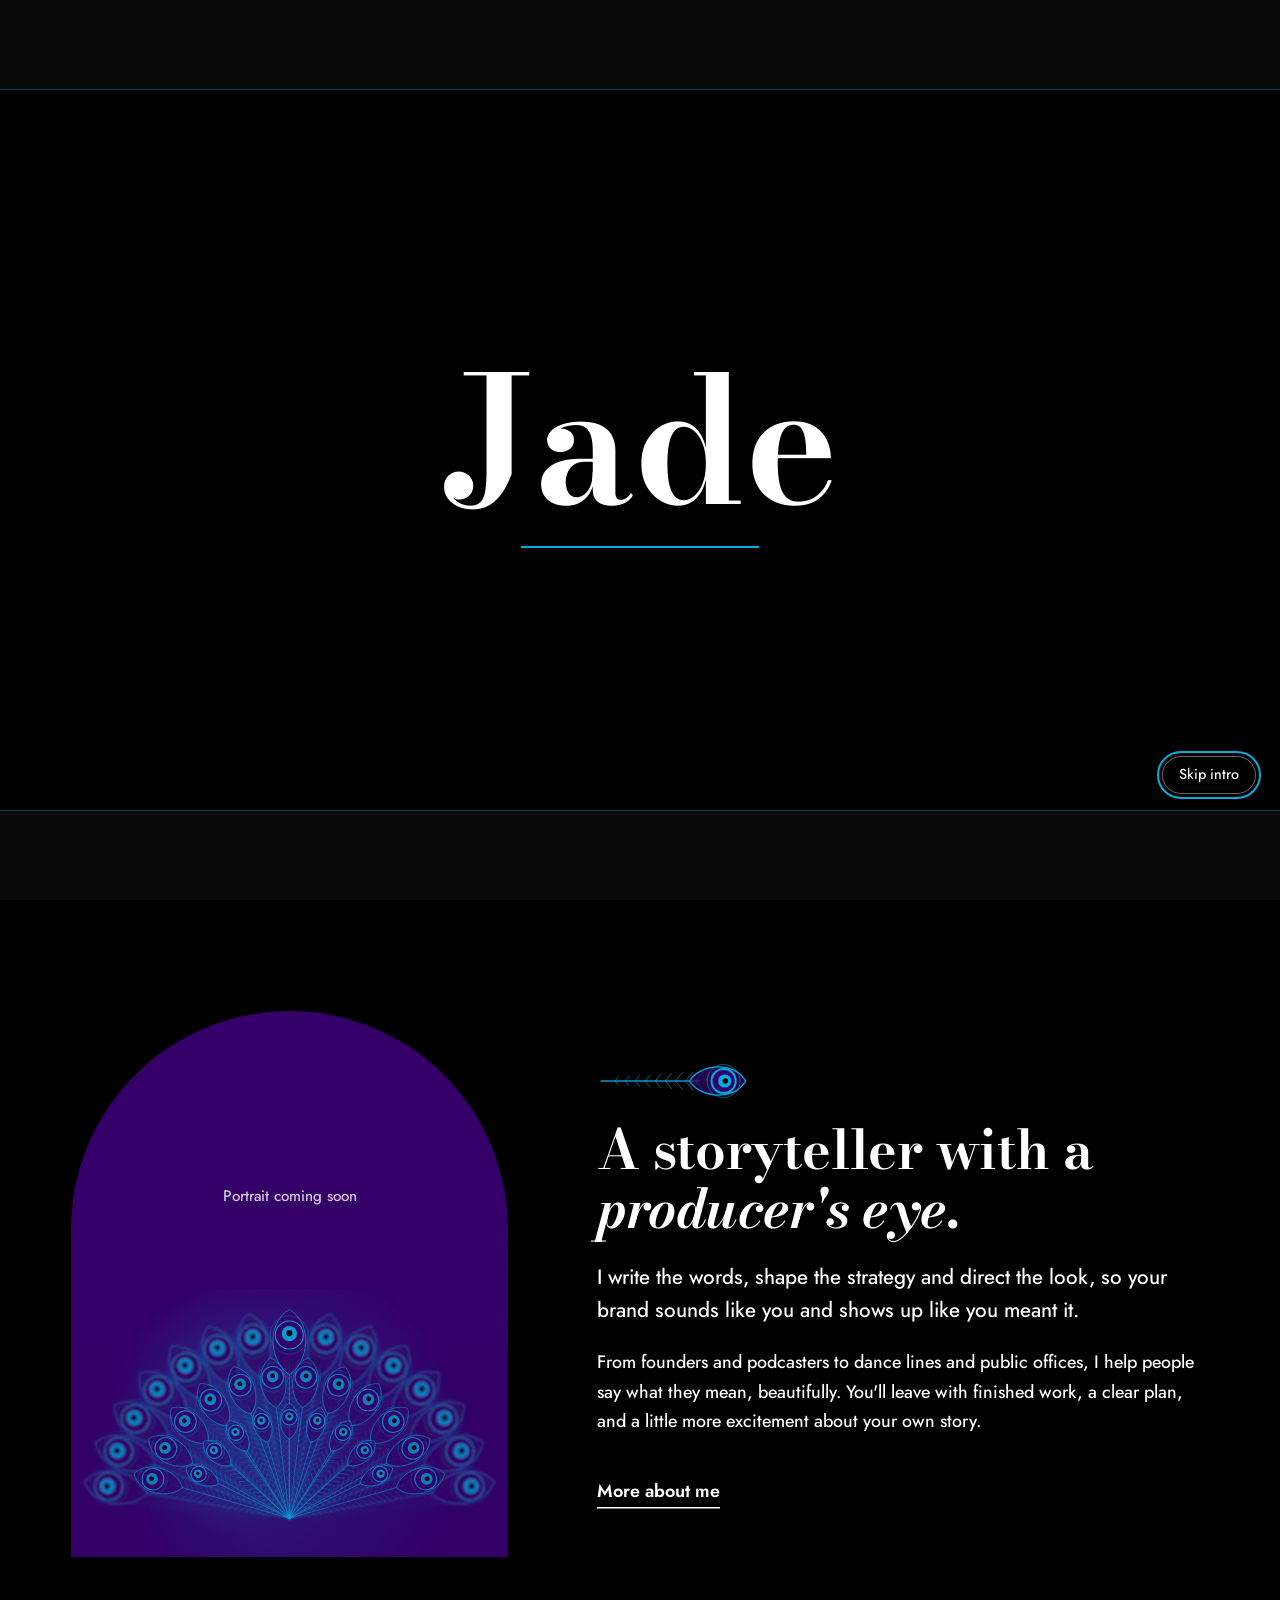
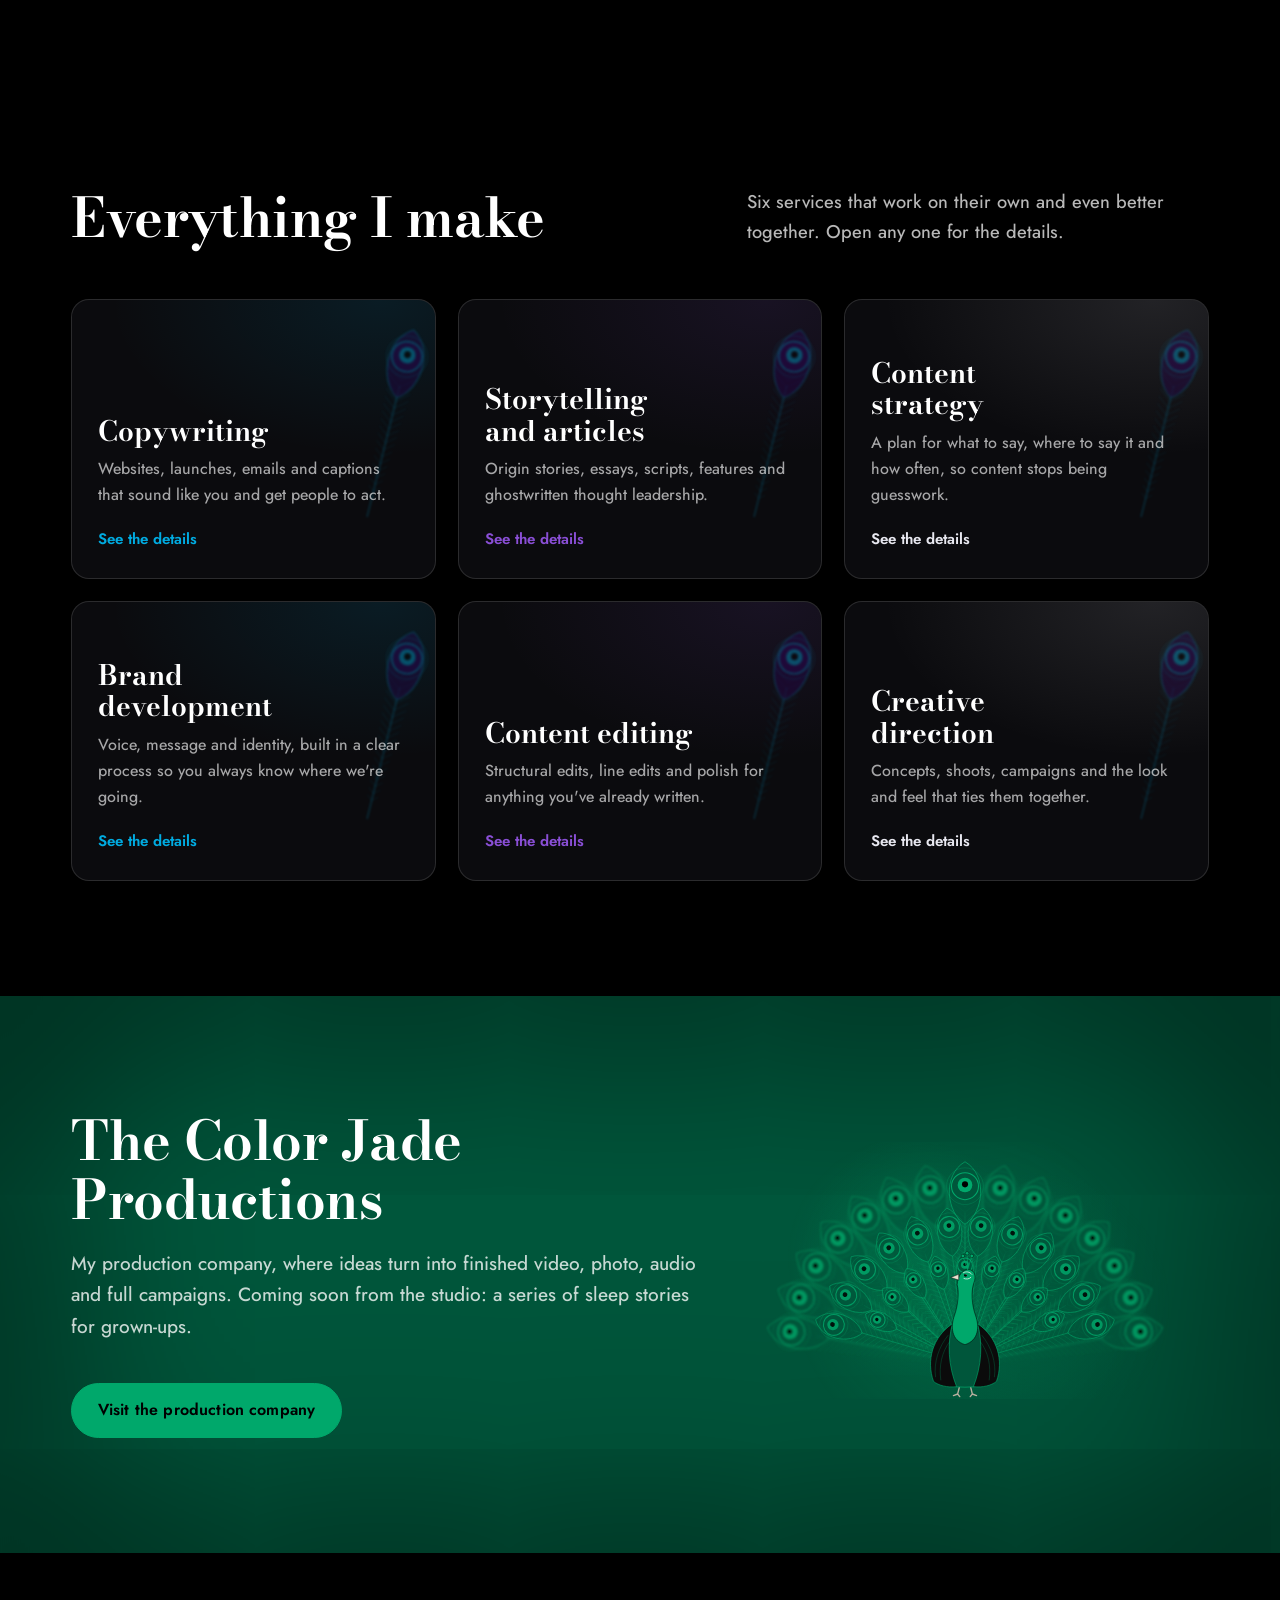
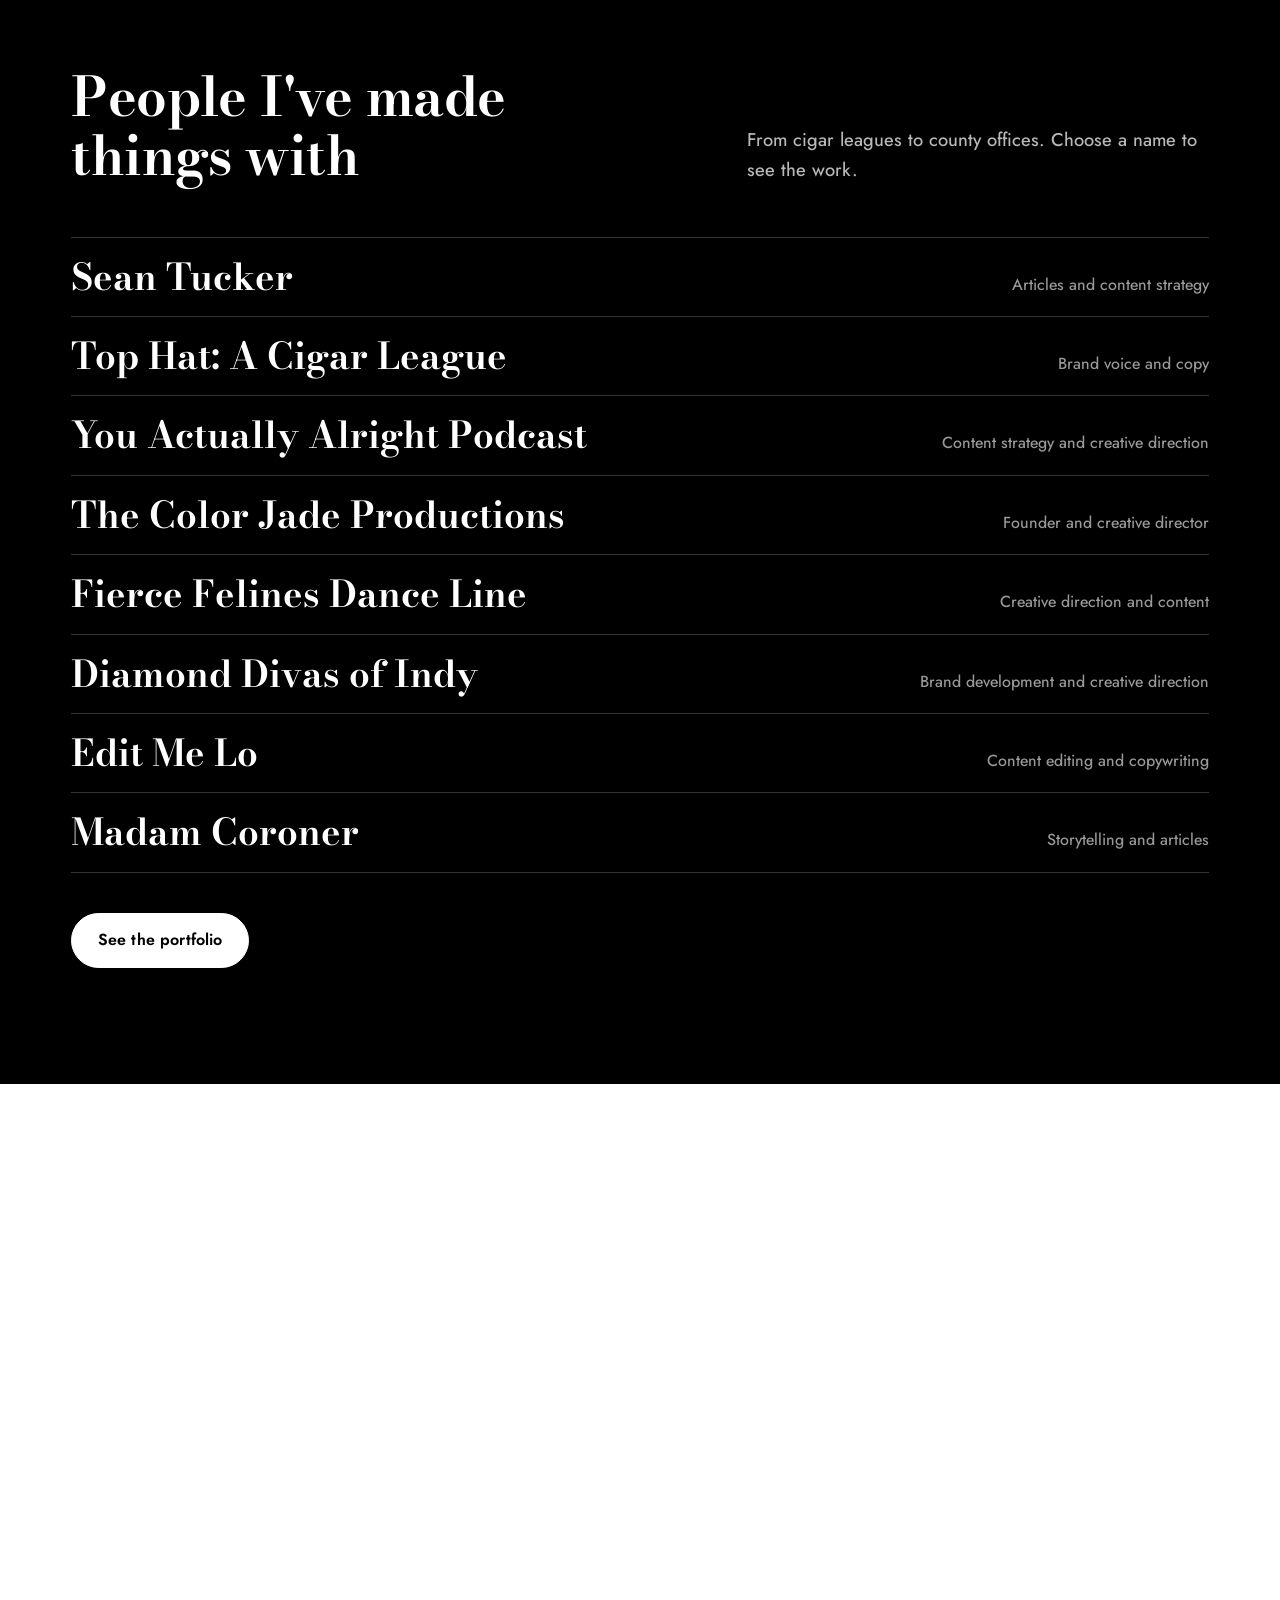
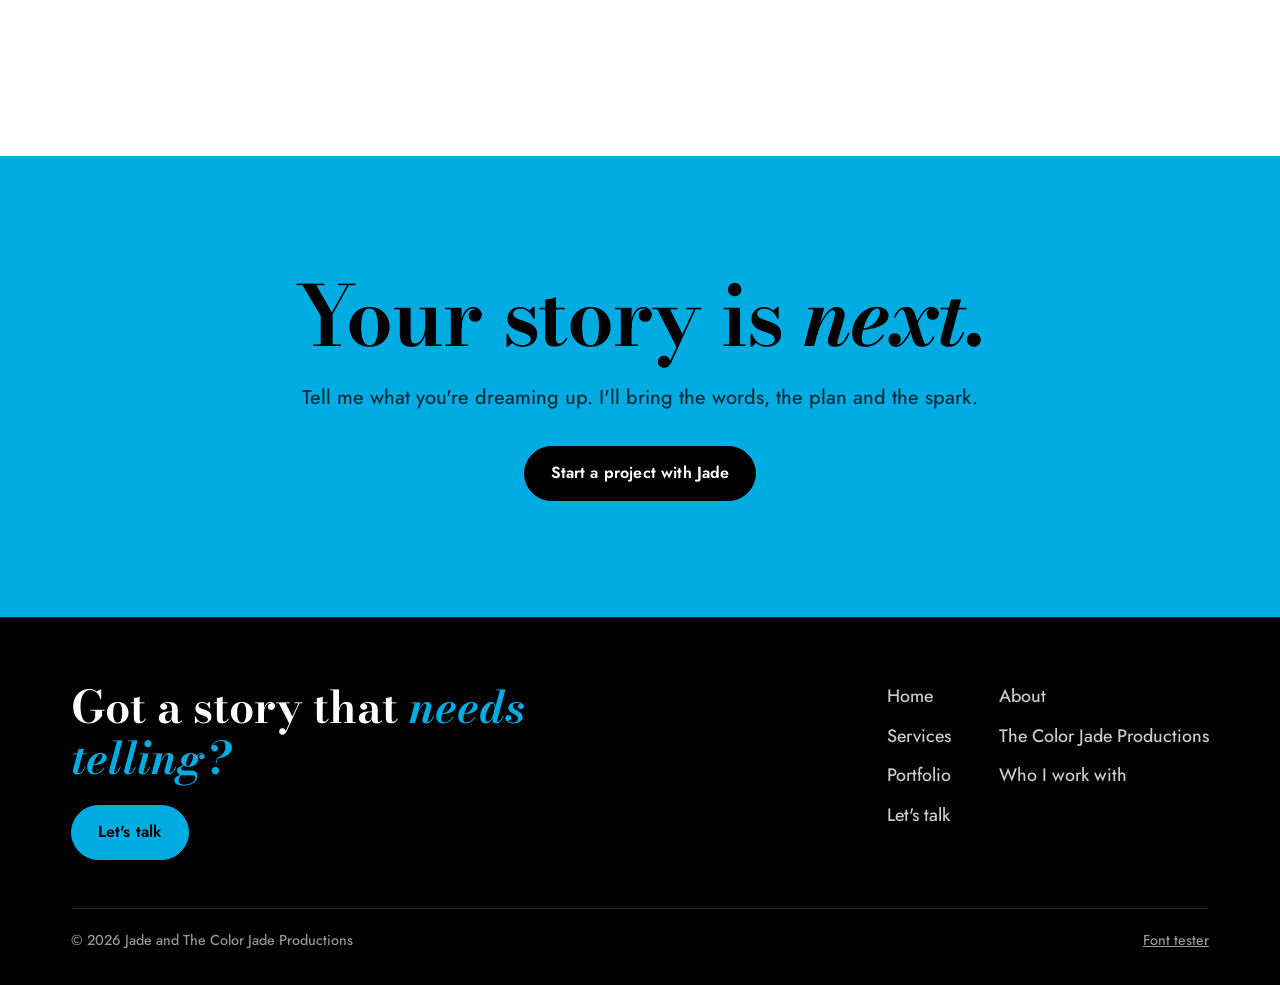
==== commit e0ab460f: "Remove the hero scroll zoom so the homepage scrolls normally Co-Authored-By: Claude Opus 5.5 <norepl" ====
--- a/index.html
+++ b/index.html
@@ -15,10 +15,7 @@
   <header id="site-header"></header>
 
   <main id="main">
-    <!-- The hero holds in place while scrolling pushes the camera into a feather's eye. -->
-    <div class="hero-scroll" id="hero-scroll">
     <section class="hero" aria-labelledby="hero-title">
-      <div class="hero-fade" aria-hidden="true"></div>
       <div class="wrap hero-grid">
         <div class="hero-copy">
           <p class="hero-kicker">Writer, creative director and founder of The Color Jade Productions</p>
@@ -36,7 +33,6 @@
         <div class="stage" id="stage"></div>
       </div>
     </section>
-    </div>
 
     <section class="section dark" aria-labelledby="meet-title">
       <div class="wrap split">
--- a/assets/css/style.css
+++ b/assets/css/style.css
@@ -710,16 +710,6 @@
 @keyframes halo { 0%, 62%, 100% { opacity: .5; } 74% { opacity: 1; } }
 
 /* ---------- scroll like a film ---------- */
-.hero-scroll { position: relative; height: 230vh; }
-.hero-scroll .hero { position: sticky; top: var(--header-h); height: calc(100svh - var(--header-h)); }
-.hero-scroll .hero-grid { min-height: 100%; }
-.hero-copy { will-change: opacity, transform; }
-.hero-fade { position: absolute; inset: 0; z-index: 3; background: #000; opacity: 0; pointer-events: none; }
-@media (max-width: 900px) {
-  .hero-scroll { height: auto; }
-  .hero-scroll .hero { position: relative; top: 0; height: auto; }
-}
-
 /* sections fade up from black, like a cut */
 .js .scene > .wrap { opacity: 0; }
 .js .scene.in > .wrap { animation: cut 1.5s var(--ease) both; }
@@ -732,8 +722,6 @@
 @media (prefers-reduced-motion: reduce) {
   *, *::before, *::after { animation-duration: .001ms !important; animation-iteration-count: 1 !important; transition-duration: .001ms !important; transition-delay: 0s !important; }
   html { scroll-behavior: auto; }
-  .hero-scroll { height: auto; }
-  .hero-scroll .hero { position: relative; top: 0; height: auto; }
   .grain { display: none; }
   .js .scene > .wrap { opacity: 1; }
 }
